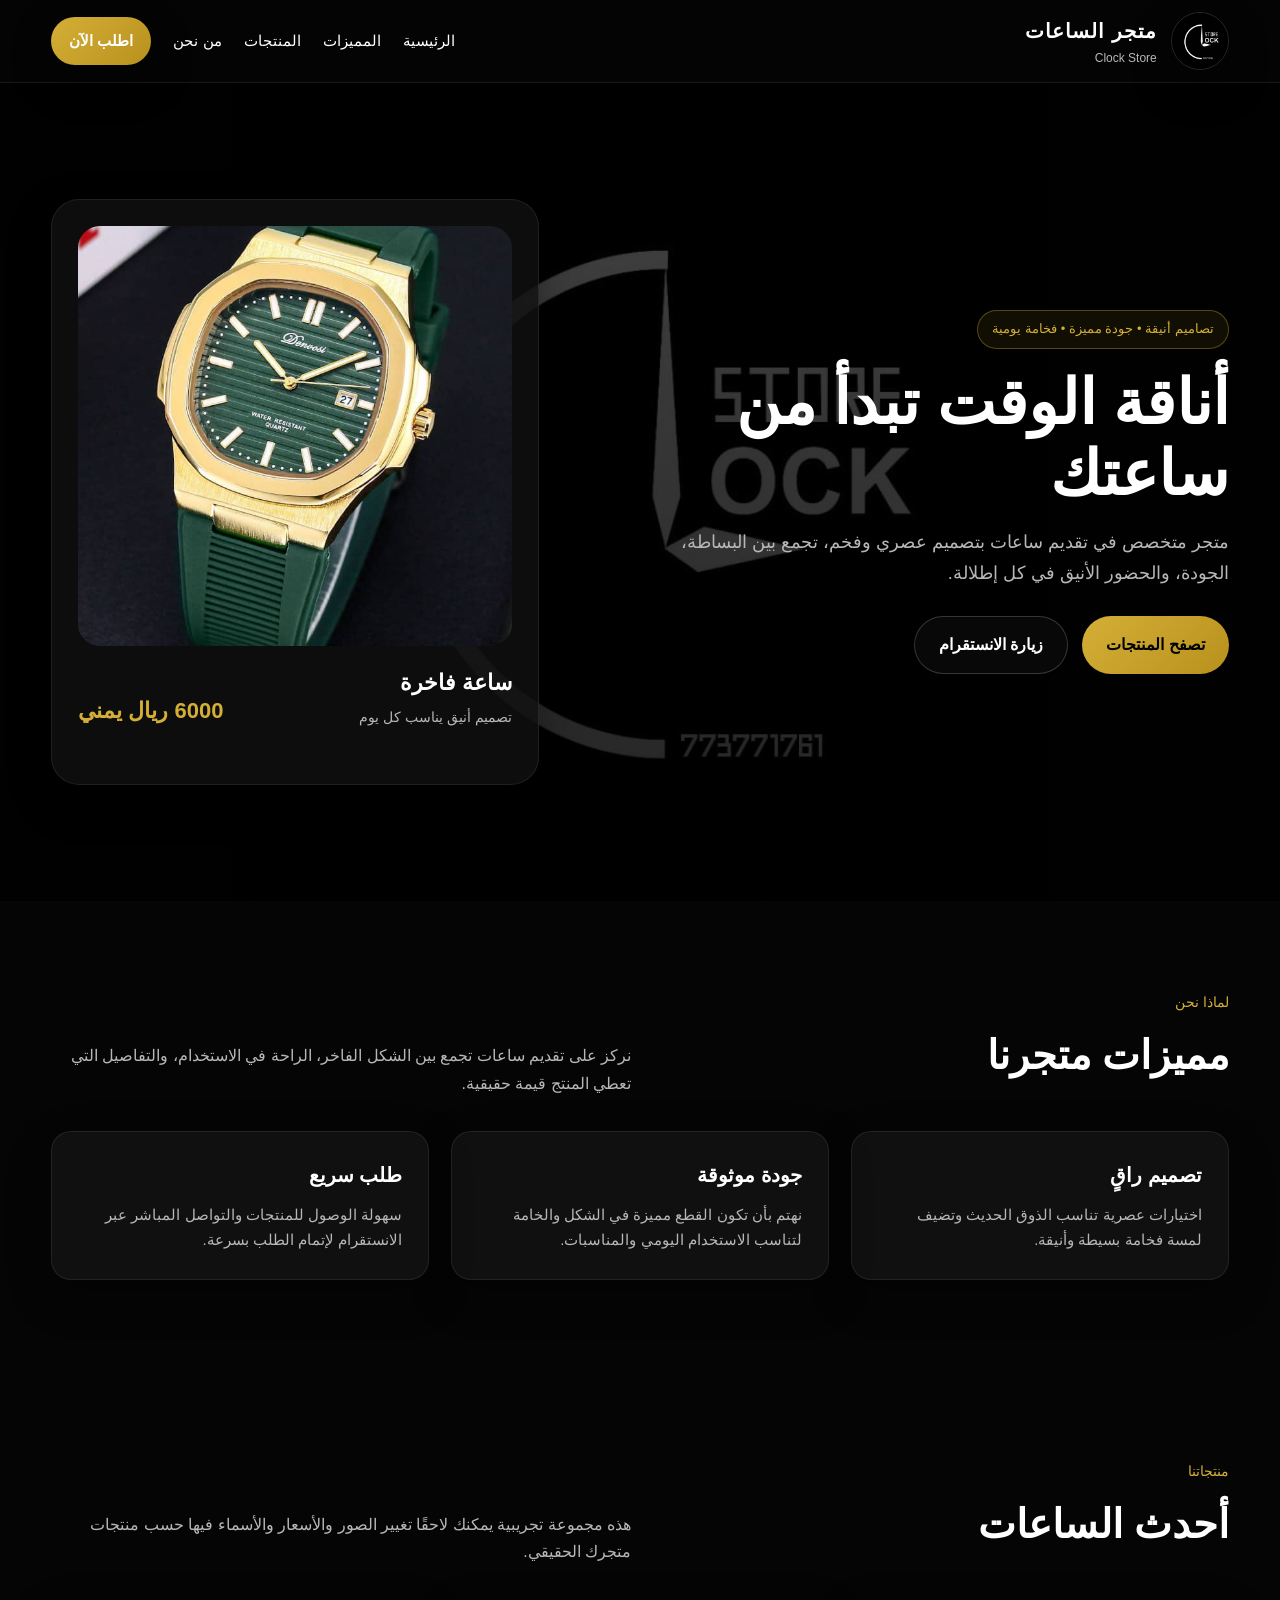
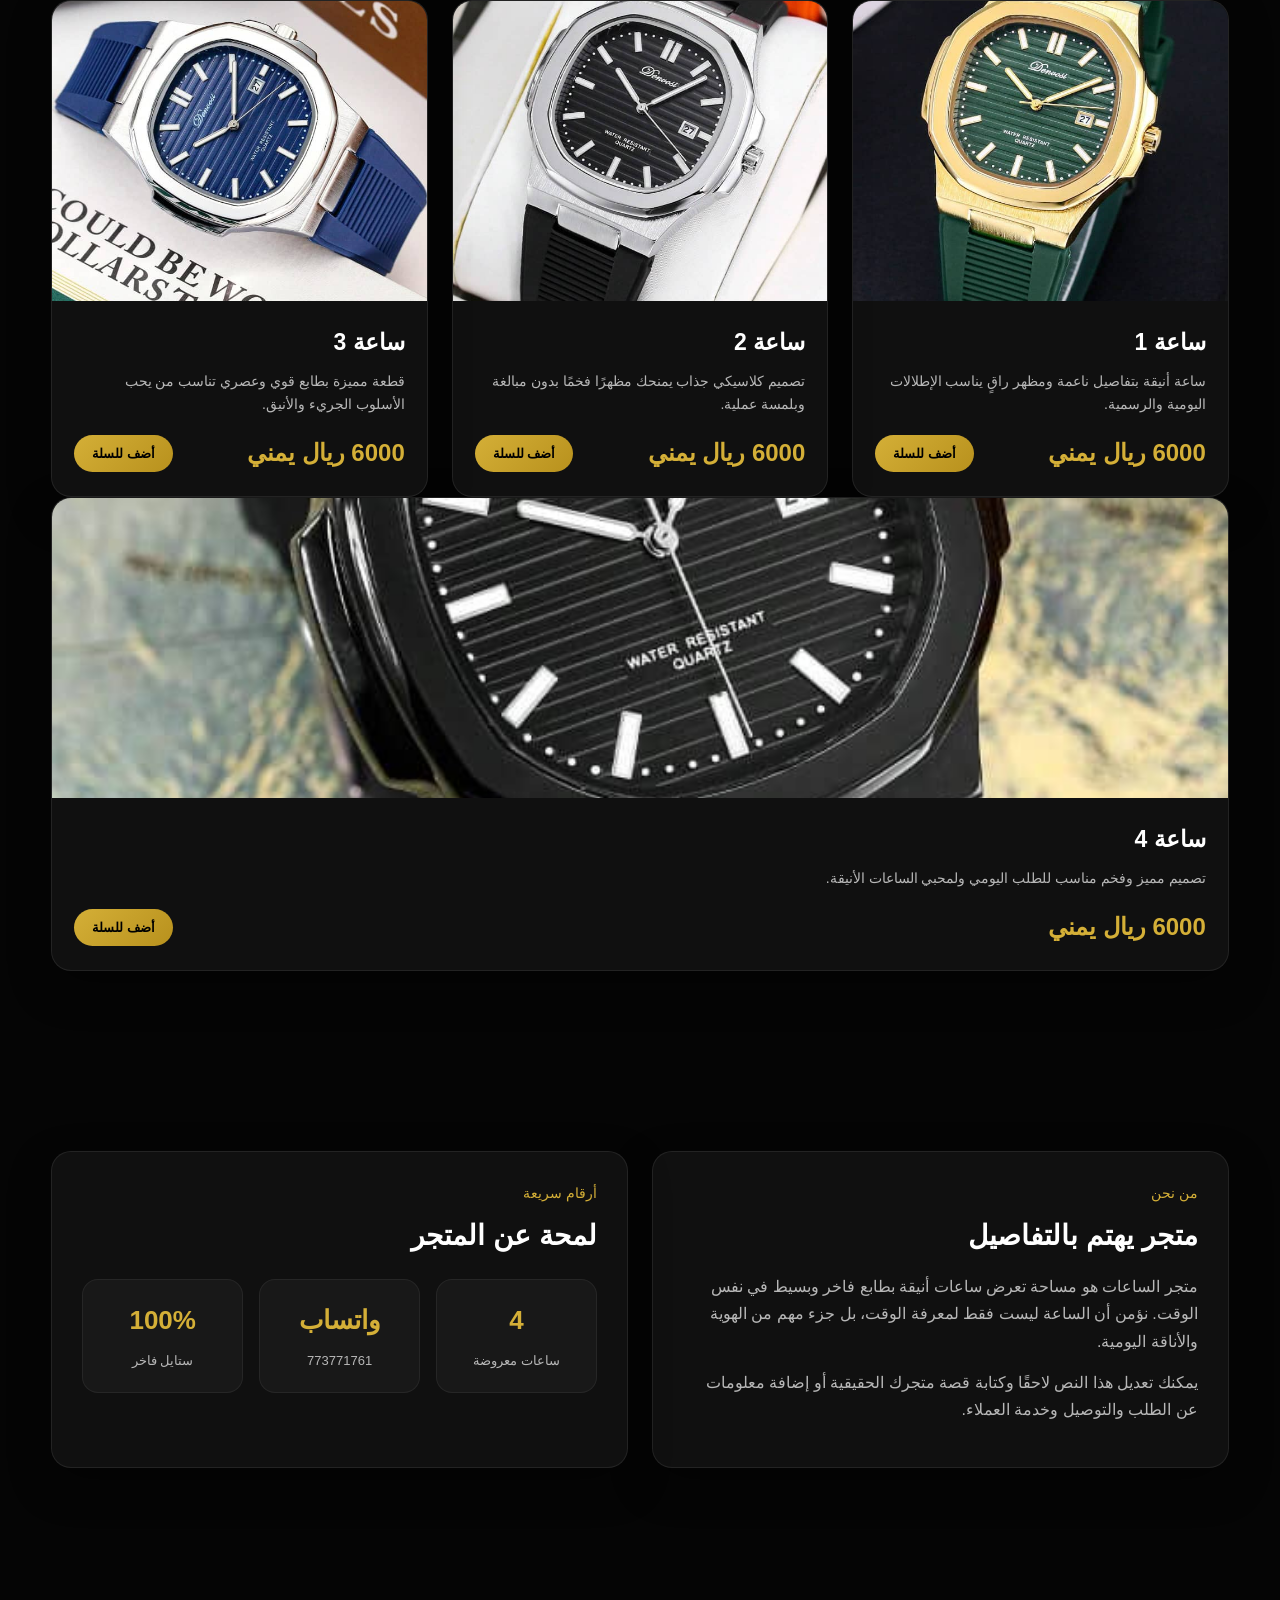
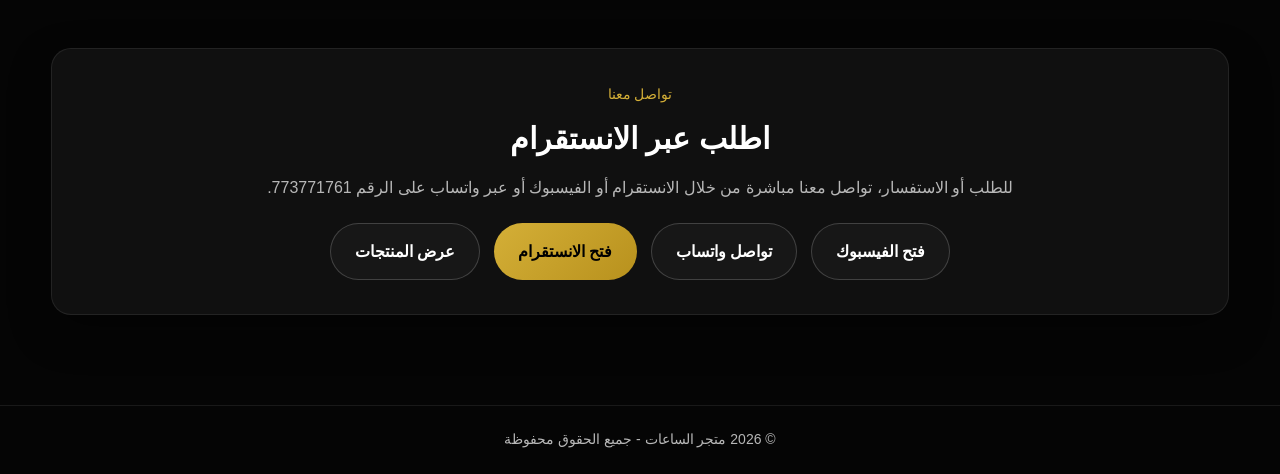
==== index.html @ 50ae8c52 "Create index.html" ====
<!DOCTYPE html>
<html lang="ar" dir="rtl">
<head>
  <meta charset="UTF-8" />
  <meta name="viewport" content="width=device-width, initial-scale=1.0" />
  <title>Clock Store | متجر الساعات</title>
  <style>
    :root {
      --bg: #050505;
      --card: #101010;
      --soft: #181818;
      --line: #2a2a2a;
      --text: #ffffff;
      --muted: #b7b7b7;
      --gold: #d4af37;
      --gold-dark: #b8911d;
      --shadow: 0 16px 40px rgba(0,0,0,0.35);
      --radius: 20px;
    }

    * {
      margin: 0;
      padding: 0;
      box-sizing: border-box;
      font-family: Arial, sans-serif;
    }

    html {
      scroll-behavior: smooth;
    }

    body {
      background: var(--bg);
      color: var(--text);
      line-height: 1.7;
    }

    img {
      max-width: 100%;
      display: block;
    }

    a {
      text-decoration: none;
    }

    .container {
      width: min(1180px, 92%);
      margin: auto;
    }

    header {
      position: sticky;
      top: 0;
      z-index: 1000;
      background: rgba(5, 5, 5, 0.92);
      backdrop-filter: blur(10px);
      border-bottom: 1px solid rgba(255,255,255,0.08);
    }

    .nav {
      min-height: 82px;
      display: flex;
      align-items: center;
      justify-content: space-between;
      gap: 20px;
    }

    .brand {
      display: flex;
      align-items: center;
      gap: 14px;
    }

    .brand img {
      width: 58px;
      height: 58px;
      object-fit: cover;
      border-radius: 50%;
      border: 1px solid rgba(255,255,255,0.14);
      box-shadow: var(--shadow);
    }

    .brand-text h1 {
      font-size: 20px;
      letter-spacing: 1px;
    }

    .brand-text p {
      font-size: 12px;
      color: var(--muted);
    }

    .nav-links {
      display: flex;
      align-items: center;
      gap: 22px;
      flex-wrap: wrap;
    }

    .nav-links a {
      color: var(--text);
      font-size: 15px;
      transition: 0.25s;
    }

    .nav-links a:hover {
      color: var(--gold);
    }

    .nav-btn {
      background: linear-gradient(135deg, var(--gold), var(--gold-dark));
      color: #000;
      padding: 11px 18px;
      border-radius: 999px;
      font-weight: bold;
      box-shadow: var(--shadow);
    }

    .hero {
      min-height: calc(100vh - 82px);
      display: grid;
      place-items: center;
      position: relative;
      overflow: hidden;
    }

    .hero::before {
      content: "";
      position: absolute;
      inset: 0;
      background:
        linear-gradient(rgba(0,0,0,0.7), rgba(0,0,0,0.85)),
        url('logo.jpg') center/contain no-repeat;
      opacity: 0.9;
    }

    .hero-grid {
      position: relative;
      z-index: 1;
      display: grid;
      grid-template-columns: 1.15fr 0.85fr;
      gap: 30px;
      align-items: center;
      padding: 60px 0;
    }

    .hero-content {
      max-width: 650px;
    }

    .eyebrow {
      display: inline-block;
      padding: 7px 14px;
      border: 1px solid rgba(212,175,55,0.35);
      background: rgba(212,175,55,0.08);
      color: var(--gold);
      border-radius: 999px;
      font-size: 13px;
      margin-bottom: 18px;
    }

    .hero h2 {
      font-size: clamp(34px, 6vw, 62px);
      line-height: 1.15;
      margin-bottom: 18px;
    }

    .hero p {
      color: var(--muted);
      font-size: 18px;
      margin-bottom: 28px;
      max-width: 560px;
    }

    .hero-actions {
      display: flex;
      gap: 14px;
      flex-wrap: wrap;
    }

    .btn {
      display: inline-flex;
      align-items: center;
      justify-content: center;
      padding: 14px 24px;
      border-radius: 999px;
      font-weight: bold;
      transition: 0.25s;
    }

    .btn-primary {
      background: linear-gradient(135deg, var(--gold), var(--gold-dark));
      color: #000;
    }

    .btn-primary:hover {
      transform: translateY(-2px);
    }

    .btn-secondary {
      border: 1px solid rgba(255,255,255,0.18);
      color: #fff;
      background: rgba(255,255,255,0.03);
    }

    .hero-card {
      background: rgba(16,16,16,0.82);
      border: 1px solid rgba(255,255,255,0.08);
      border-radius: 28px;
      padding: 26px;
      box-shadow: var(--shadow);
    }

    .hero-card img {
      width: 100%;
      border-radius: 22px;
      height: 420px;
      object-fit: cover;
    }

    .hero-card-info {
      display: flex;
      justify-content: space-between;
      gap: 12px;
      align-items: center;
      margin-top: 18px;
    }

    .hero-card-info h3 {
      font-size: 22px;
      margin-bottom: 4px;
    }

    .hero-card-info p {
      color: var(--muted);
      font-size: 14px;
    }

    .price-tag {
      color: var(--gold);
      font-size: 22px;
      font-weight: bold;
      white-space: nowrap;
    }

    .section {
      padding: 90px 0;
    }

    .section-head {
      display: flex;
      justify-content: space-between;
      align-items: end;
      gap: 20px;
      margin-bottom: 34px;
      flex-wrap: wrap;
    }

    .section-head h3 {
      font-size: clamp(28px, 4vw, 40px);
      margin-bottom: 8px;
    }

    .section-head p {
      color: var(--muted);
      max-width: 580px;
    }

    .badge {
      color: var(--gold);
      font-size: 14px;
      margin-bottom: 6px;
      display: block;
    }

    .features {
      display: grid;
      grid-template-columns: repeat(3, 1fr);
      gap: 22px;
    }

    .feature-box,
    .product-card,
    .about-box,
    .contact-box {
      background: var(--card);
      border: 1px solid rgba(255,255,255,0.08);
      border-radius: var(--radius);
      box-shadow: var(--shadow);
    }

    .feature-box {
      padding: 26px;
    }

    .feature-box h4 {
      font-size: 20px;
      margin-bottom: 10px;
    }

    .feature-box p {
      color: var(--muted);
      font-size: 15px;
    }

    .products-grid {
      display: grid;
      grid-template-columns: repeat(3, 1fr);
      gap: 24px;
    }

    .product-card {
      overflow: hidden;
      transition: 0.28s;
    }

    .product-card:hover {
      transform: translateY(-8px);
    }

    .product-card img {
      width: 100%;
      height: 300px;
      object-fit: cover;
    }

    .product-content {
      padding: 22px;
    }

    .product-content h4 {
      font-size: 23px;
      margin-bottom: 8px;
    }

    .product-content p {
      color: var(--muted);
      font-size: 14px;
      margin-bottom: 16px;
    }

    .product-bottom {
      display: flex;
      justify-content: space-between;
      align-items: center;
      gap: 14px;
      flex-wrap: wrap;
    }

    .product-price {
      color: var(--gold);
      font-size: 24px;
      font-weight: bold;
    }

    .product-btn {
      border: none;
      background: linear-gradient(135deg, var(--gold), var(--gold-dark));
      color: #000;
      padding: 11px 18px;
      border-radius: 999px;
      font-weight: bold;
      cursor: pointer;
    }

    .about-wrap {
      display: grid;
      grid-template-columns: 1fr 1fr;
      gap: 24px;
      align-items: stretch;
    }

    .about-box {
      padding: 30px;
    }

    .about-box h4 {
      font-size: 28px;
      margin-bottom: 14px;
    }

    .about-box p {
      color: var(--muted);
      margin-bottom: 14px;
    }

    .stats {
      display: grid;
      grid-template-columns: repeat(3, 1fr);
      gap: 16px;
      margin-top: 20px;
    }

    .stat {
      background: var(--soft);
      border: 1px solid rgba(255,255,255,0.06);
      border-radius: 16px;
      padding: 18px;
      text-align: center;
    }

    .stat strong {
      display: block;
      font-size: 26px;
      color: var(--gold);
      margin-bottom: 4px;
    }

    .stat span {
      color: var(--muted);
      font-size: 13px;
    }

    .contact-box {
      padding: 34px;
      text-align: center;
    }

    .contact-box h4 {
      font-size: 30px;
      margin-bottom: 10px;
    }

    .contact-box p {
      color: var(--muted);
      margin-bottom: 22px;
    }

    .contact-actions {
      display: flex;
      justify-content: center;
      gap: 14px;
      flex-wrap: wrap;
    }

    footer {
      border-top: 1px solid rgba(255,255,255,0.08);
      padding: 22px 0;
      text-align: center;
      color: var(--muted);
      font-size: 14px;
    }

    @media (max-width: 980px) {
      .hero-grid,
      .about-wrap,
      .features,
      .products-grid {
        grid-template-columns: 1fr;
      }

      .hero-card img {
        height: 340px;
      }
    }

    @media (max-width: 700px) {
      .nav {
        padding: 14px 0;
        flex-direction: column;
      }

      .nav-links {
        justify-content: center;
        gap: 14px;
      }

      .hero {
        min-height: auto;
      }

      .hero-grid {
        padding: 40px 0 60px;
      }

      .section {
        padding: 65px 0;
      }

      .hero p,
      .section-head p {
        font-size: 16px;
      }

      .stats {
        grid-template-columns: 1fr;
      }
    }
  </style>
</head>
<body>

  <header>
    <div class="container nav">
      <div class="brand">
        <img src="logo.jpg" alt="شعار متجر الساعات">
        <div class="brand-text">
          <h1>متجر الساعات</h1>
          <p>Clock Store</p>
        </div>
      </div>

      <nav class="nav-links">
        <a href="#home">الرئيسية</a>
        <a href="#features">المميزات</a>
        <a href="#products">المنتجات</a>
        <a href="#about">من نحن</a>
        <a href="#contact" class="nav-btn">اطلب الآن</a>
      </nav>
    </div>
  </header>

  <section class="hero" id="home">
    <div class="container hero-grid">
      <div class="hero-content">
        <span class="eyebrow">تصاميم أنيقة • جودة مميزة • فخامة يومية</span>
        <h2>أناقة الوقت تبدأ من ساعتك</h2>
        <p>
          متجر متخصص في تقديم ساعات بتصميم عصري وفخم، تجمع بين البساطة، الجودة، والحضور الأنيق في كل إطلالة.
        </p>
        <div class="hero-actions">
          <a href="#products" class="btn btn-primary">تصفح المنتجات</a>
          <a href="https://www.instagram.com/cloc505?utm_source=qr&igsh=amlyNWV0aXB6b3R5" target="_blank" class="btn btn-secondary">زيارة الانستقرام</a>
        </div>
      </div>

      <div class="hero-card">
        <img src="78b68839-b8e0-4da5-a7bd-95faeadf9ba2.JPG" alt="ساعة فاخرة">
        <div class="hero-card-info">
          <div>
            <h3>ساعة فاخرة</h3>
            <p>تصميم أنيق يناسب كل يوم</p>
          </div>
          <div class="price-tag">6000 ريال يمني</div>
        </div>
      </div>
    </div>
  </section>

  <section class="section" id="features">
    <div class="container">
      <div class="section-head">
        <div>
          <span class="badge">لماذا نحن</span>
          <h3>مميزات متجرنا</h3>
        </div>
        <p>نركز على تقديم ساعات تجمع بين الشكل الفاخر، الراحة في الاستخدام، والتفاصيل التي تعطي المنتج قيمة حقيقية.</p>
      </div>

      <div class="features">
        <div class="feature-box">
          <h4>تصميم راقٍ</h4>
          <p>اختيارات عصرية تناسب الذوق الحديث وتضيف لمسة فخامة بسيطة وأنيقة.</p>
        </div>

        <div class="feature-box">
          <h4>جودة موثوقة</h4>
          <p>نهتم بأن تكون القطع مميزة في الشكل والخامة لتناسب الاستخدام اليومي والمناسبات.</p>
        </div>

        <div class="feature-box">
          <h4>طلب سريع</h4>
          <p>سهولة الوصول للمنتجات والتواصل المباشر عبر الانستقرام لإتمام الطلب بسرعة.</p>
        </div>
      </div>
    </div>
  </section>

  <section class="section" id="products">
    <div class="container">
      <div class="section-head">
        <div>
          <span class="badge">منتجاتنا</span>
          <h3>أحدث الساعات</h3>
        </div>
        <p>هذه مجموعة تجريبية يمكنك لاحقًا تغيير الصور والأسعار والأسماء فيها حسب منتجات متجرك الحقيقي.</p>
      </div>

      <div class="products-grid">
        <div class="product-card">
          <img src="78b68839-b8e0-4da5-a7bd-95faeadf9ba2.JPG" alt="ساعة فضية">
          <div class="product-content">
            <h4>ساعة 1</h4>
            <p>ساعة أنيقة بتفاصيل ناعمة ومظهر راقٍ يناسب الإطلالات اليومية والرسمية.</p>
            <div class="product-bottom">
              <span class="product-price">6000 ريال يمني</span>
              <button class="product-btn" onclick="addToCart('ساعة فضية')">أضف للسلة</button>
            </div>
          </div>
        </div>

        <div class="product-card">
          <img src="d057ed7d-a2bf-46b1-b228-88ad79d1ef4c.JPG" alt="ساعة كلاسيك">
          <div class="product-content">
            <h4>ساعة 2</h4>
            <p>تصميم كلاسيكي جذاب يمنحك مظهرًا فخمًا بدون مبالغة وبلمسة عملية.</p>
            <div class="product-bottom">
              <span class="product-price">6000 ريال يمني</span>
              <button class="product-btn" onclick="addToCart('ساعة كلاسيك')">أضف للسلة</button>
            </div>
          </div>
        </div>

        <div class="product-card">
          <img src="a2a1fb22-3c72-40a5-9824-00425e84ece4.JPG" alt="ساعة سوداء">
          <div class="product-content">
            <h4>ساعة 3</h4>
            <p>قطعة مميزة بطابع قوي وعصري تناسب من يحب الأسلوب الجريء والأنيق.</p>
            <div class="product-bottom">
              <span class="product-price">6000 ريال يمني</span>
              <button class="product-btn" onclick="addToCart('ساعة سوداء')">أضف للسلة</button>
            </div>
          </div>
        </div>
      </div>

        <div class="product-card">
          <img src="107e55ac-e514-44a4-b7a2-0cc8774f4386.JPG" alt="ساعة 4">
          <div class="product-content">
            <h4>ساعة 4</h4>
            <p>تصميم مميز وفخم مناسب للطلب اليومي ولمحبي الساعات الأنيقة.</p>
            <div class="product-bottom">
              <span class="product-price">6000 ريال يمني</span>
              <button class="product-btn" onclick="addToCart('ساعة 4')">أضف للسلة</button>
            </div>
          </div>
        </div>
      </div>
    </div>
  </section>

  <section class="section" id="about">
    <div class="container about-wrap">
      <div class="about-box">
        <span class="badge">من نحن</span>
        <h4>متجر يهتم بالتفاصيل</h4>
        <p>
          متجر الساعات هو مساحة تعرض ساعات أنيقة بطابع فاخر وبسيط في نفس الوقت. نؤمن أن الساعة ليست فقط لمعرفة الوقت، بل جزء مهم من الهوية والأناقة اليومية.
        </p>
        <p>
          يمكنك تعديل هذا النص لاحقًا وكتابة قصة متجرك الحقيقية أو إضافة معلومات عن الطلب والتوصيل وخدمة العملاء.
        </p>
      </div>

      <div class="about-box">
        <span class="badge">أرقام سريعة</span>
        <h4>لمحة عن المتجر</h4>
        <div class="stats">
          <div class="stat">
            <strong>4</strong>
            <span>ساعات معروضة</span>
          </div>
          <div class="stat">
            <strong>واتساب</strong>
            <span>773771761</span>
          </div>
          <div class="stat">
            <strong>100%</strong>
            <span>ستايل فاخر</span>
          </div>
        </div>
      </div>
    </div>
  </section>

  <section class="section" id="contact">
    <div class="container">
      <div class="contact-box">
        <span class="badge">تواصل معنا</span>
        <h4>اطلب عبر الانستقرام</h4>
        <p>للطلب أو الاستفسار، تواصل معنا مباشرة من خلال الانستقرام أو الفيسبوك أو عبر واتساب على الرقم 773771761.</p>
        <div class="contact-actions">
          <a href="https://www.facebook.com/people/%D9%83%D9%84%D9%88%D9%83-%D8%B3%D8%AA%D9%88%D8%B1-Clock-Store/61575536825352/?rdid=w8cPMGFxppr35q6D&share_url=https%3A%2F%2Fwww.facebook.com%2Fshare%2F1bq9ZjxRaM%2F%3Fref%3D2%26hpir%3D1%26http_ref%3DeyJ0cyI6MTc3NTcxMDc1NDAwMCwiciI6IiJ9&http_ref=eyJ0cyI6MTc3NTcxMDc1NDAwMCwiciI6IiJ9" target="_blank" class="btn btn-secondary">فتح الفيسبوك</a>
          <a href="https://wa.me/773771761" target="_blank" class="btn btn-secondary">تواصل واتساب</a>
          <a href="https://www.instagram.com/cloc505?utm_source=qr&igsh=amlyNWV0aXB6b3R5" target="_blank" class="btn btn-primary">فتح الانستقرام</a>
          <a href="#products" class="btn btn-secondary">عرض المنتجات</a>
        </div>
      </div>
    </div>
  </section>

  <footer>
    <div class="container">
      © 2026 متجر الساعات - جميع الحقوق محفوظة
    </div>
  </footer>

  <script>
    function addToCart(productName) {
      alert('تمت إضافة ' + productName + ' إلى السلة');
    }
  </script>

</body>
</html>
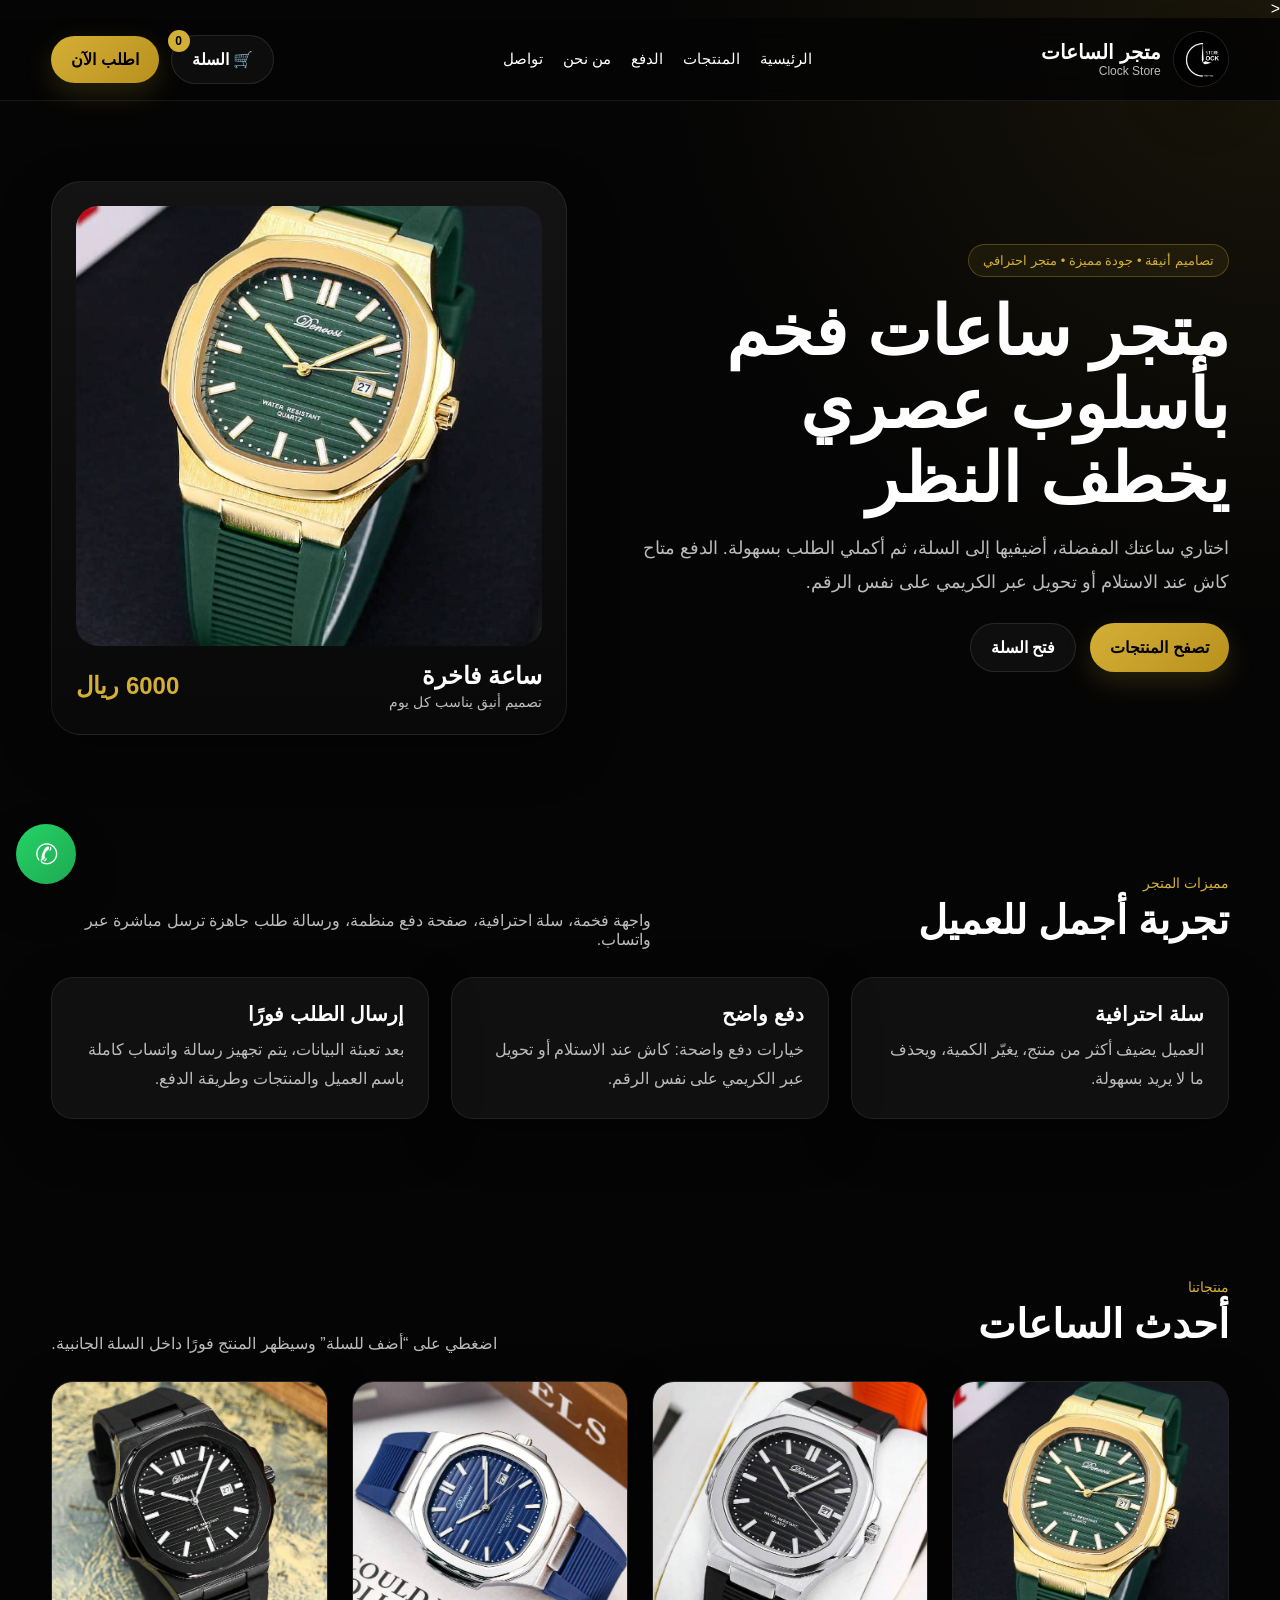
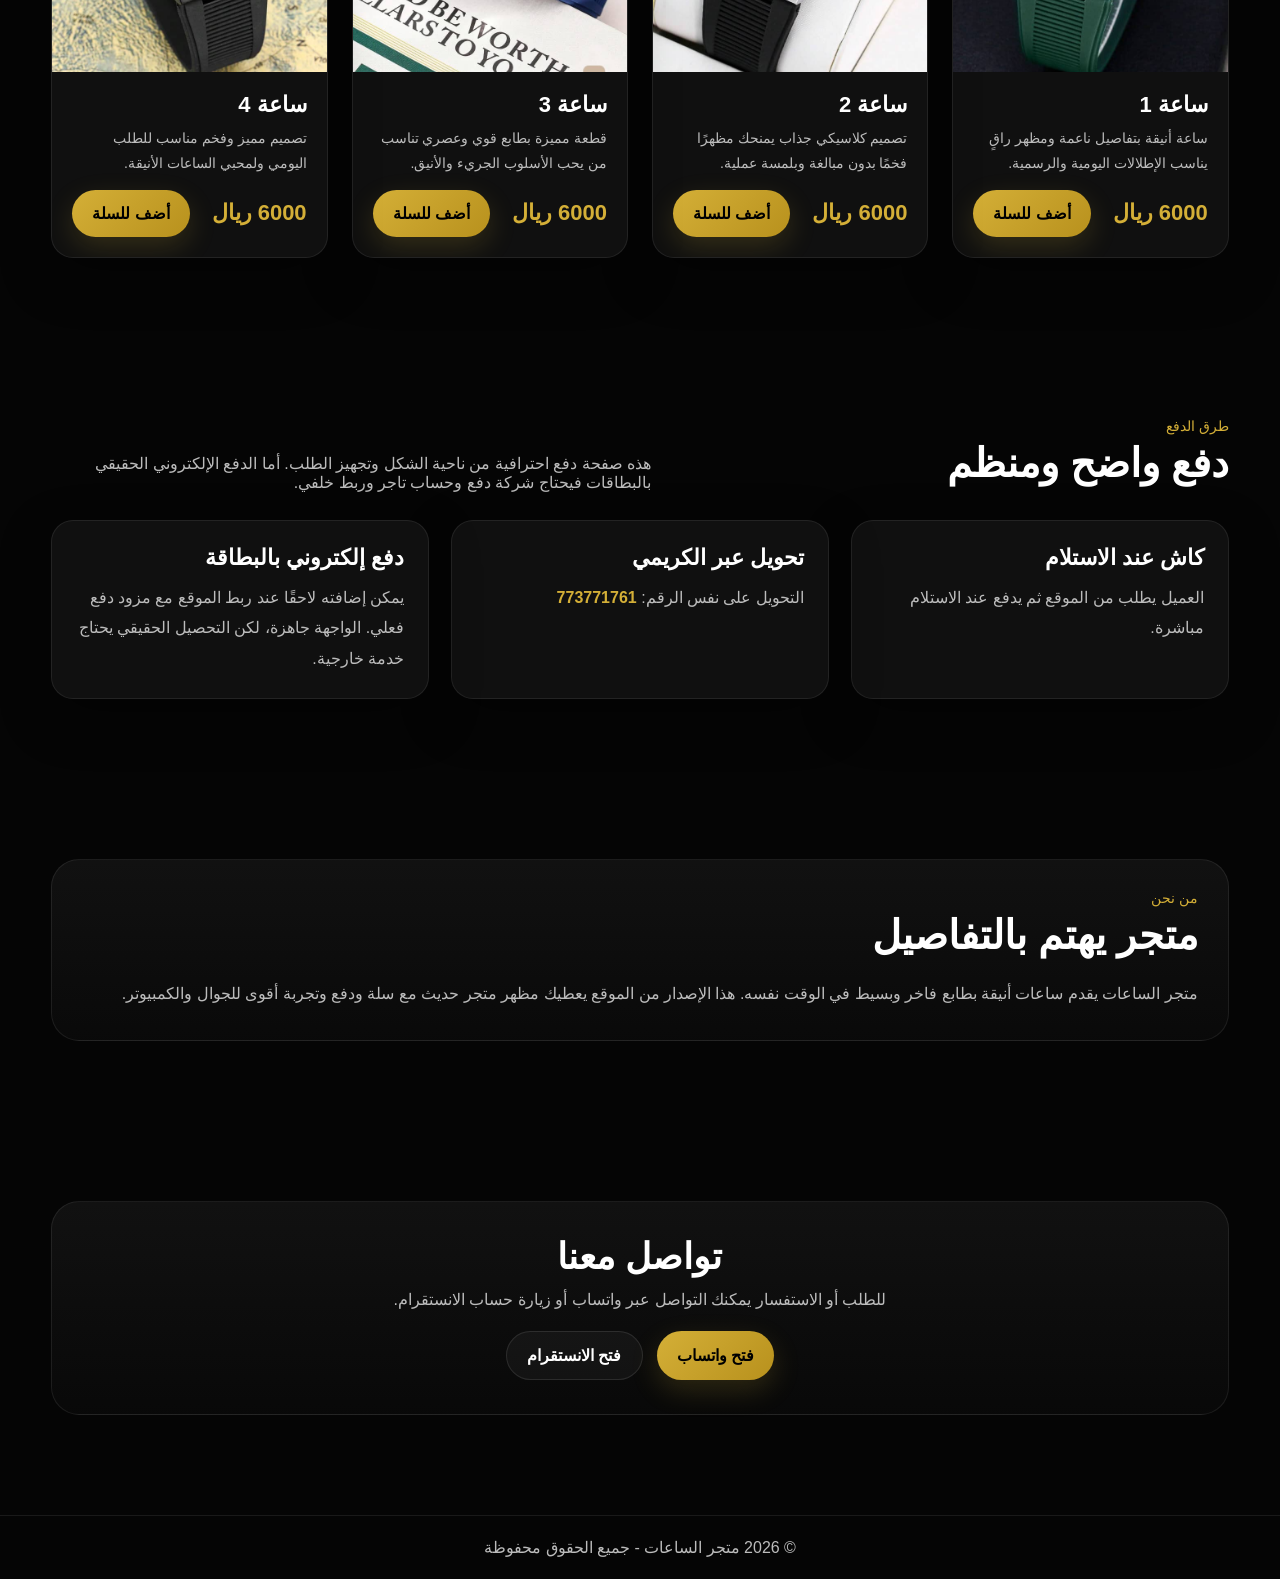
==== commit 25a3af0c: "Update index.html" ====
--- a/index.html
+++ b/index.html
@@ -1,696 +1,769 @@
-<!DOCTYPE html>
+<<!DOCTYPE html>
 <html lang="ar" dir="rtl">
 <head>
-  <meta charset="UTF-8" />
-  <meta name="viewport" content="width=device-width, initial-scale=1.0" />
-  <title>Clock Store | متجر الساعات</title>
-  <style>
-    :root {
-      --bg: #050505;
-      --card: #101010;
-      --soft: #181818;
-      --line: #2a2a2a;
-      --text: #ffffff;
-      --muted: #b7b7b7;
-      --gold: #d4af37;
-      --gold-dark: #b8911d;
-      --shadow: 0 16px 40px rgba(0,0,0,0.35);
-      --radius: 20px;
-    }
-
-    * {
-      margin: 0;
-      padding: 0;
-      box-sizing: border-box;
-      font-family: Arial, sans-serif;
-    }
-
-    html {
-      scroll-behavior: smooth;
-    }
-
-    body {
-      background: var(--bg);
-      color: var(--text);
-      line-height: 1.7;
-    }
-
-    img {
-      max-width: 100%;
-      display: block;
-    }
-
-    a {
-      text-decoration: none;
-    }
-
-    .container {
-      width: min(1180px, 92%);
-      margin: auto;
-    }
-
-    header {
-      position: sticky;
-      top: 0;
-      z-index: 1000;
-      background: rgba(5, 5, 5, 0.92);
-      backdrop-filter: blur(10px);
-      border-bottom: 1px solid rgba(255,255,255,0.08);
-    }
-
-    .nav {
-      min-height: 82px;
-      display: flex;
-      align-items: center;
-      justify-content: space-between;
-      gap: 20px;
-    }
-
-    .brand {
-      display: flex;
-      align-items: center;
-      gap: 14px;
-    }
-
-    .brand img {
-      width: 58px;
-      height: 58px;
-      object-fit: cover;
-      border-radius: 50%;
-      border: 1px solid rgba(255,255,255,0.14);
-      box-shadow: var(--shadow);
-    }
-
-    .brand-text h1 {
-      font-size: 20px;
-      letter-spacing: 1px;
-    }
-
-    .brand-text p {
-      font-size: 12px;
-      color: var(--muted);
-    }
-
-    .nav-links {
-      display: flex;
-      align-items: center;
-      gap: 22px;
-      flex-wrap: wrap;
-    }
-
-    .nav-links a {
-      color: var(--text);
-      font-size: 15px;
-      transition: 0.25s;
-    }
-
-    .nav-links a:hover {
-      color: var(--gold);
-    }
-
-    .nav-btn {
-      background: linear-gradient(135deg, var(--gold), var(--gold-dark));
-      color: #000;
-      padding: 11px 18px;
-      border-radius: 999px;
-      font-weight: bold;
-      box-shadow: var(--shadow);
-    }
-
-    .hero {
-      min-height: calc(100vh - 82px);
-      display: grid;
-      place-items: center;
-      position: relative;
-      overflow: hidden;
-    }
-
-    .hero::before {
-      content: "";
-      position: absolute;
-      inset: 0;
-      background:
-        linear-gradient(rgba(0,0,0,0.7), rgba(0,0,0,0.85)),
-        url('logo.jpg') center/contain no-repeat;
-      opacity: 0.9;
-    }
-
-    .hero-grid {
-      position: relative;
-      z-index: 1;
-      display: grid;
-      grid-template-columns: 1.15fr 0.85fr;
-      gap: 30px;
-      align-items: center;
-      padding: 60px 0;
-    }
-
-    .hero-content {
-      max-width: 650px;
-    }
-
-    .eyebrow {
-      display: inline-block;
-      padding: 7px 14px;
-      border: 1px solid rgba(212,175,55,0.35);
-      background: rgba(212,175,55,0.08);
-      color: var(--gold);
-      border-radius: 999px;
-      font-size: 13px;
-      margin-bottom: 18px;
-    }
-
-    .hero h2 {
-      font-size: clamp(34px, 6vw, 62px);
-      line-height: 1.15;
-      margin-bottom: 18px;
-    }
-
-    .hero p {
-      color: var(--muted);
-      font-size: 18px;
-      margin-bottom: 28px;
-      max-width: 560px;
-    }
-
-    .hero-actions {
-      display: flex;
-      gap: 14px;
-      flex-wrap: wrap;
-    }
-
-    .btn {
-      display: inline-flex;
-      align-items: center;
-      justify-content: center;
-      padding: 14px 24px;
-      border-radius: 999px;
-      font-weight: bold;
-      transition: 0.25s;
-    }
-
-    .btn-primary {
-      background: linear-gradient(135deg, var(--gold), var(--gold-dark));
-      color: #000;
-    }
-
-    .btn-primary:hover {
-      transform: translateY(-2px);
-    }
-
-    .btn-secondary {
-      border: 1px solid rgba(255,255,255,0.18);
-      color: #fff;
-      background: rgba(255,255,255,0.03);
-    }
-
-    .hero-card {
-      background: rgba(16,16,16,0.82);
-      border: 1px solid rgba(255,255,255,0.08);
-      border-radius: 28px;
-      padding: 26px;
-      box-shadow: var(--shadow);
-    }
-
-    .hero-card img {
-      width: 100%;
-      border-radius: 22px;
-      height: 420px;
-      object-fit: cover;
-    }
-
-    .hero-card-info {
-      display: flex;
-      justify-content: space-between;
-      gap: 12px;
-      align-items: center;
-      margin-top: 18px;
-    }
-
-    .hero-card-info h3 {
-      font-size: 22px;
-      margin-bottom: 4px;
-    }
-
-    .hero-card-info p {
-      color: var(--muted);
-      font-size: 14px;
-    }
-
-    .price-tag {
-      color: var(--gold);
-      font-size: 22px;
-      font-weight: bold;
-      white-space: nowrap;
-    }
-
-    .section {
-      padding: 90px 0;
-    }
-
-    .section-head {
-      display: flex;
-      justify-content: space-between;
-      align-items: end;
-      gap: 20px;
-      margin-bottom: 34px;
-      flex-wrap: wrap;
-    }
-
-    .section-head h3 {
-      font-size: clamp(28px, 4vw, 40px);
-      margin-bottom: 8px;
-    }
-
-    .section-head p {
-      color: var(--muted);
-      max-width: 580px;
-    }
-
-    .badge {
-      color: var(--gold);
-      font-size: 14px;
-      margin-bottom: 6px;
-      display: block;
-    }
-
-    .features {
-      display: grid;
-      grid-template-columns: repeat(3, 1fr);
-      gap: 22px;
-    }
-
-    .feature-box,
-    .product-card,
-    .about-box,
-    .contact-box {
-      background: var(--card);
-      border: 1px solid rgba(255,255,255,0.08);
-      border-radius: var(--radius);
-      box-shadow: var(--shadow);
-    }
-
-    .feature-box {
-      padding: 26px;
-    }
-
-    .feature-box h4 {
-      font-size: 20px;
-      margin-bottom: 10px;
-    }
-
-    .feature-box p {
-      color: var(--muted);
-      font-size: 15px;
-    }
-
-    .products-grid {
-      display: grid;
-      grid-template-columns: repeat(3, 1fr);
-      gap: 24px;
-    }
-
-    .product-card {
-      overflow: hidden;
-      transition: 0.28s;
-    }
-
-    .product-card:hover {
-      transform: translateY(-8px);
-    }
-
-    .product-card img {
-      width: 100%;
-      height: 300px;
-      object-fit: cover;
-    }
-
-    .product-content {
-      padding: 22px;
-    }
-
-    .product-content h4 {
-      font-size: 23px;
-      margin-bottom: 8px;
-    }
-
-    .product-content p {
-      color: var(--muted);
-      font-size: 14px;
-      margin-bottom: 16px;
-    }
-
-    .product-bottom {
-      display: flex;
-      justify-content: space-between;
-      align-items: center;
-      gap: 14px;
-      flex-wrap: wrap;
-    }
-
-    .product-price {
-      color: var(--gold);
-      font-size: 24px;
-      font-weight: bold;
-    }
-
-    .product-btn {
-      border: none;
-      background: linear-gradient(135deg, var(--gold), var(--gold-dark));
-      color: #000;
-      padding: 11px 18px;
-      border-radius: 999px;
-      font-weight: bold;
-      cursor: pointer;
-    }
-
-    .about-wrap {
-      display: grid;
-      grid-template-columns: 1fr 1fr;
-      gap: 24px;
-      align-items: stretch;
-    }
-
-    .about-box {
-      padding: 30px;
-    }
-
-    .about-box h4 {
-      font-size: 28px;
-      margin-bottom: 14px;
-    }
-
-    .about-box p {
-      color: var(--muted);
-      margin-bottom: 14px;
-    }
-
-    .stats {
-      display: grid;
-      grid-template-columns: repeat(3, 1fr);
-      gap: 16px;
-      margin-top: 20px;
-    }
-
-    .stat {
-      background: var(--soft);
-      border: 1px solid rgba(255,255,255,0.06);
-      border-radius: 16px;
-      padding: 18px;
-      text-align: center;
-    }
-
-    .stat strong {
-      display: block;
-      font-size: 26px;
-      color: var(--gold);
-      margin-bottom: 4px;
-    }
-
-    .stat span {
-      color: var(--muted);
-      font-size: 13px;
-    }
-
-    .contact-box {
-      padding: 34px;
-      text-align: center;
-    }
-
-    .contact-box h4 {
-      font-size: 30px;
-      margin-bottom: 10px;
-    }
-
-    .contact-box p {
-      color: var(--muted);
-      margin-bottom: 22px;
-    }
-
-    .contact-actions {
-      display: flex;
-      justify-content: center;
-      gap: 14px;
-      flex-wrap: wrap;
-    }
-
-    footer {
-      border-top: 1px solid rgba(255,255,255,0.08);
-      padding: 22px 0;
-      text-align: center;
-      color: var(--muted);
-      font-size: 14px;
-    }
-
-    @media (max-width: 980px) {
-      .hero-grid,
-      .about-wrap,
-      .features,
-      .products-grid {
-        grid-template-columns: 1fr;
-      }
-
-      .hero-card img {
-        height: 340px;
-      }
-    }
-
-    @media (max-width: 700px) {
-      .nav {
-        padding: 14px 0;
-        flex-direction: column;
-      }
-
-      .nav-links {
-        justify-content: center;
-        gap: 14px;
-      }
-
-      .hero {
-        min-height: auto;
-      }
-
-      .hero-grid {
-        padding: 40px 0 60px;
-      }
-
-      .section {
-        padding: 65px 0;
-      }
-
-      .hero p,
-      .section-head p {
-        font-size: 16px;
-      }
-
-      .stats {
-        grid-template-columns: 1fr;
-      }
-    }
-  </style>
+<meta charset="UTF-8">
+<meta name="viewport" content="width=device-width, initial-scale=1.0">
+<title>متجر الساعات | Clock Store</title>
+<style>
+:root{
+  --bg:#050505;
+  --bg2:#0d0d0d;
+  --card:#121212;
+  --line:#262626;
+  --text:#ffffff;
+  --muted:#bcbcbc;
+  --gold:#d4af37;
+  --gold2:#b8911d;
+  --green:#25d366;
+  --radius:22px;
+  --shadow:0 18px 50px rgba(0,0,0,.35);
+}
+*{box-sizing:border-box;margin:0;padding:0;font-family:Arial,sans-serif}
+html{scroll-behavior:smooth}
+body{
+  background:radial-gradient(circle at top right, rgba(212,175,55,.10), transparent 18%), var(--bg);
+  color:var(--text);
+  overflow-x:hidden;
+}
+a{text-decoration:none;color:inherit}
+img{display:block;max-width:100%}
+button,input,select,textarea{font:inherit}
+.container{width:min(1180px,92%);margin:auto}
+
+header{
+  position:sticky;top:0;z-index:1000;
+  background:rgba(5,5,5,.88);
+  backdrop-filter:blur(14px);
+  border-bottom:1px solid rgba(255,255,255,.08);
+}
+.nav{
+  min-height:82px;display:flex;align-items:center;justify-content:space-between;gap:20px;
+}
+.logo{display:flex;align-items:center;gap:12px}
+.logo img{
+  width:56px;height:56px;border-radius:50%;object-fit:cover;border:1px solid rgba(255,255,255,.12);
+  box-shadow:var(--shadow);
+}
+.logo h1{font-size:20px}
+.logo p{font-size:12px;color:var(--muted)}
+.nav-links{display:flex;align-items:center;gap:20px;flex-wrap:wrap}
+.nav-links a{color:var(--text);font-size:15px;transition:.25s}
+.nav-links a:hover{color:var(--gold)}
+.actions{display:flex;align-items:center;gap:12px}
+.btn{
+  border:none;border-radius:999px;padding:14px 20px;cursor:pointer;transition:.25s;
+  display:inline-flex;align-items:center;justify-content:center;font-weight:bold;
+}
+.btn-gold{background:linear-gradient(135deg,var(--gold),var(--gold2));color:#000;box-shadow:0 10px 28px rgba(212,175,55,.18)}
+.btn-gold:hover{transform:translateY(-2px)}
+.btn-ghost{background:rgba(255,255,255,.04);color:#fff;border:1px solid rgba(255,255,255,.10)}
+.btn-ghost:hover{background:rgba(255,255,255,.08)}
+.cart-btn{position:relative}
+.cart-count{
+  position:absolute;top:-6px;left:-4px;background:var(--gold);color:#000;width:22px;height:22px;border-radius:50%;
+  display:grid;place-items:center;font-size:12px;font-weight:bold;
+}
+
+.mobile-menu-btn{display:none}
+.mobile-drawer{
+  position:fixed;top:0;right:-100%;width:min(88vw,360px);height:100vh;background:#0d0d0d;
+  border-left:1px solid rgba(255,255,255,.08);z-index:1250;padding:22px;transition:.35s;box-shadow:var(--shadow)
+}
+.mobile-drawer.active{right:0}
+.mobile-drawer-top{display:flex;justify-content:space-between;align-items:center;margin-bottom:24px}
+.mobile-drawer nav{display:flex;flex-direction:column;gap:14px}
+.mobile-drawer nav a{
+  padding:14px 16px;border-radius:16px;background:rgba(255,255,255,.04);border:1px solid rgba(255,255,255,.06)
+}
+
+.hero{padding:80px 0 60px}
+.hero-grid{display:grid;grid-template-columns:1.1fr .9fr;gap:32px;align-items:center}
+.hero-text .tag{
+  display:inline-block;padding:8px 14px;border:1px solid rgba(212,175,55,.30);border-radius:999px;
+  color:var(--gold);background:rgba(212,175,55,.08);margin-bottom:18px;font-size:13px;
+}
+.hero-text h2{font-size:clamp(36px,6vw,68px);line-height:1.08;margin-bottom:16px}
+.hero-text p{color:var(--muted);font-size:18px;line-height:1.9;margin-bottom:24px;max-width:600px}
+.hero-actions{display:flex;gap:14px;flex-wrap:wrap}
+.hero-card{
+  background:linear-gradient(180deg,rgba(20,20,20,.96),rgba(9,9,9,.96));border:1px solid rgba(255,255,255,.08);
+  padding:24px;border-radius:30px;box-shadow:var(--shadow)
+}
+.hero-card img{height:440px;width:100%;object-fit:cover;border-radius:22px}
+.hero-info{margin-top:16px;display:flex;justify-content:space-between;gap:14px;align-items:center}
+.hero-info h3{font-size:24px;margin-bottom:4px}
+.hero-info p{color:var(--muted);font-size:14px}
+.price-large{font-size:24px;color:var(--gold);font-weight:bold;white-space:nowrap}
+
+.section{padding:80px 0}
+.head{display:flex;justify-content:space-between;align-items:end;gap:20px;flex-wrap:wrap;margin-bottom:28px}
+.head span{display:block;color:var(--gold);font-size:14px;margin-bottom:6px}
+.head h3{font-size:clamp(28px,4vw,40px);margin-bottom:6px}
+.head p{color:var(--muted);max-width:600px}
+
+.features{display:grid;grid-template-columns:repeat(3,1fr);gap:22px}
+.feature,.card,.pay-card{
+  background:rgba(18,18,18,.9);border:1px solid rgba(255,255,255,.08);border-radius:var(--radius);box-shadow:var(--shadow)
+}
+.feature{padding:24px;transition:.3s}
+.feature:hover{transform:translateY(-8px);border-color:rgba(212,175,55,.24)}
+.feature h4{font-size:20px;margin-bottom:10px}
+.feature p{color:var(--muted);line-height:1.8}
+
+.products{display:grid;grid-template-columns:repeat(4,1fr);gap:24px}
+.card{overflow:hidden;transition:.3s}
+.card:hover{transform:translateY(-10px);border-color:rgba(212,175,55,.24)}
+.card img{width:100%;height:290px;object-fit:cover;transition:.35s}
+.card:hover img{transform:scale(1.05)}
+.card-body{padding:20px}
+.card-body h4{font-size:22px;margin-bottom:8px}
+.card-body p{color:var(--muted);font-size:14px;line-height:1.8;margin-bottom:14px}
+.card-bottom{display:flex;justify-content:space-between;align-items:center;gap:12px;flex-wrap:wrap}
+.price{color:var(--gold);font-size:22px;font-weight:bold}
+
+.pay-grid{display:grid;grid-template-columns:repeat(3,1fr);gap:22px}
+.pay-card{padding:24px}
+.pay-card h4{font-size:22px;margin-bottom:12px}
+.pay-card p{color:var(--muted);line-height:1.9}
+.pay-card strong{color:var(--gold)}
+
+.about{
+  background:linear-gradient(180deg,rgba(18,18,18,.95),rgba(10,10,10,.95));padding:30px;border-radius:28px;border:1px solid rgba(255,255,255,.08)
+}
+.about p{color:var(--muted);line-height:2;margin-top:14px}
+
+.contact{
+  background:linear-gradient(180deg,rgba(18,18,18,.95),rgba(9,9,9,.95));padding:34px;border-radius:28px;border:1px solid rgba(255,255,255,.08);text-align:center
+}
+.contact p{color:var(--muted);margin:12px 0 22px}
+.contact-actions{display:flex;gap:14px;justify-content:center;flex-wrap:wrap}
+
+.overlay{
+  position:fixed;inset:0;background:rgba(0,0,0,.58);opacity:0;pointer-events:none;transition:.3s;z-index:1100
+}
+.overlay.active{opacity:1;pointer-events:auto}
+.cart-panel{
+  position:fixed;top:0;left:-100%;width:min(420px,100%);height:100vh;background:#0d0d0d;border-right:1px solid rgba(255,255,255,.10);
+  z-index:1200;padding:22px;display:flex;flex-direction:column;transition:.35s;box-shadow:var(--shadow)
+}
+.cart-panel.active{left:0}
+.cart-top,.checkout-top{display:flex;justify-content:space-between;align-items:center;gap:12px;margin-bottom:18px}
+.cart-top h3,.checkout-top h3{font-size:26px}
+.icon-btn{
+  width:42px;height:42px;border-radius:50%;border:1px solid rgba(255,255,255,.10);background:rgba(255,255,255,.04);color:#fff;cursor:pointer
+}
+.cart-list{flex:1;overflow:auto;display:flex;flex-direction:column;gap:14px;padding-right:4px}
+.cart-item{
+  display:grid;grid-template-columns:74px 1fr auto;gap:12px;align-items:center;
+  background:#131313;border:1px solid rgba(255,255,255,.07);border-radius:18px;padding:10px
+}
+.cart-item img{width:74px;height:74px;border-radius:14px;object-fit:cover}
+.cart-item h4{font-size:16px;margin-bottom:4px}
+.cart-item p{color:var(--gold);font-size:14px;margin-bottom:8px}
+.qty{display:flex;align-items:center;gap:8px}
+.qty button{
+  width:28px;height:28px;border:none;border-radius:50%;background:rgba(255,255,255,.08);color:#fff;cursor:pointer
+}
+.remove-link{background:none;border:none;color:#ff7c7c;cursor:pointer;font-size:13px}
+.cart-summary{
+  margin-top:16px;padding-top:16px;border-top:1px solid rgba(255,255,255,.08);display:flex;flex-direction:column;gap:10px
+}
+.row{display:flex;justify-content:space-between;gap:12px}
+.row span:last-child{color:var(--gold);font-weight:bold}
+.empty{
+  flex:1;display:grid;place-items:center;text-align:center;color:var(--muted);padding:30px
+}
+
+.checkout-modal{
+  position:fixed;inset:0;display:grid;place-items:center;padding:18px;opacity:0;pointer-events:none;transition:.3s;z-index:1300
+}
+.checkout-modal.active{opacity:1;pointer-events:auto}
+.checkout-box{
+  width:min(980px,100%);max-height:92vh;overflow:auto;background:#0d0d0d;border:1px solid rgba(255,255,255,.10);
+  border-radius:28px;box-shadow:var(--shadow);padding:24px
+}
+.checkout-grid{display:grid;grid-template-columns:1fr .9fr;gap:24px}
+.form-card,.summary-card{
+  background:#131313;border:1px solid rgba(255,255,255,.08);border-radius:22px;padding:20px
+}
+.form-card h4,.summary-card h4{font-size:22px;margin-bottom:16px}
+.form-grid{display:grid;grid-template-columns:1fr 1fr;gap:14px}
+.field{display:flex;flex-direction:column;gap:8px}
+.field.full{grid-column:1/-1}
+.field label{font-size:14px;color:#e6e6e6}
+.field input,.field select,.field textarea{
+  background:#0c0c0c;border:1px solid rgba(255,255,255,.10);border-radius:14px;color:#fff;padding:15px 14px;font-size:16px
+}
+.field textarea{min-height:100px;resize:vertical}
+.note{
+  margin-top:14px;padding:14px;border-radius:16px;background:rgba(212,175,55,.08);border:1px solid rgba(212,175,55,.18);color:#f0dc9a;font-size:14px;line-height:1.8
+}
+.summary-items{display:flex;flex-direction:column;gap:12px;margin-bottom:14px}
+.summary-item{display:flex;justify-content:space-between;gap:12px;color:var(--muted)}
+.summary-total{padding-top:14px;border-top:1px solid rgba(255,255,255,.08);font-size:18px;font-weight:bold;display:flex;justify-content:space-between}
+.small{font-size:13px;color:var(--muted);line-height:1.8}
+.fake-card{
+  margin-top:14px;padding:16px;border-radius:18px;border:1px dashed rgba(255,255,255,.14);background:rgba(255,255,255,.03)
+}
+.fake-card strong{color:#fff;display:block;margin-bottom:8px}
+footer{border-top:1px solid rgba(255,255,255,.08);padding:22px 0;text-align:center;color:var(--muted);margin-top:20px}
+
+.floating-whatsapp{
+  position:fixed;left:16px;bottom:16px;width:60px;height:60px;border-radius:50%;background:linear-gradient(135deg,#25d366,#1ea952);
+  color:#fff;display:grid;place-items:center;font-size:28px;box-shadow:0 18px 40px rgba(0,0,0,.35);z-index:1005
+}
+
+.mobile-bottom-bar{display:none}
+
+@media (max-width:1100px){.products{grid-template-columns:repeat(2,1fr)}.pay-grid{grid-template-columns:1fr}.features{grid-template-columns:1fr}}
+@media (max-width:900px){.hero-grid,.checkout-grid{grid-template-columns:1fr}.hero-card img{height:320px}}
+@media (max-width:700px){
+  .container{width:min(100%,92%)}
+  header{padding-bottom:6px}
+  .nav{min-height:74px;padding:12px 0;display:grid;grid-template-columns:1fr auto auto;align-items:center}
+  .logo h1{font-size:17px}
+  .logo p{font-size:11px}
+  .logo img{width:46px;height:46px}
+  .nav-links{display:none}
+  .actions .btn-gold{display:none}
+  .mobile-menu-btn{display:inline-flex}
+  .hero{padding:34px 0 20px}
+  .hero-grid{gap:18px}
+  .hero-text .tag{font-size:12px;padding:7px 12px;margin-bottom:14px}
+  .hero-text h2{font-size:33px;line-height:1.12}
+  .hero-text p{font-size:15px;line-height:1.9;margin-bottom:18px}
+  .hero-actions,.contact-actions,.card-bottom,.actions{flex-direction:column;align-items:stretch}
+  .btn{width:100%;min-height:48px}
+  .hero-card{padding:14px;border-radius:22px}
+  .hero-card img{height:240px;border-radius:18px}
+  .hero-info{align-items:flex-start;flex-direction:column}
+  .hero-info h3{font-size:20px}
+  .price-large{font-size:21px}
+  .section{padding:52px 0}
+  .head{margin-bottom:20px}
+  .head h3{font-size:27px}
+  .head p{font-size:14px;line-height:1.9}
+  .products,.form-grid{grid-template-columns:1fr}
+  .card{border-radius:18px}
+  .card img{height:240px}
+  .card-body{padding:16px}
+  .card-body h4{font-size:20px}
+  .price{font-size:20px}
+  .feature,.pay-card,.about,.contact{padding:18px;border-radius:20px}
+  .cart-panel{width:100%;padding:18px;padding-bottom:110px}
+  .cart-top h3,.checkout-top h3{font-size:22px}
+  .cart-item{grid-template-columns:62px 1fr auto;padding:8px;border-radius:16px}
+  .cart-item img{width:62px;height:62px}
+  .cart-summary{position:sticky;bottom:0;background:#0d0d0d;padding-bottom:8px}
+  .checkout-modal{padding:10px}
+  .checkout-box{padding:16px;border-radius:22px;max-height:94vh}
+  .form-card,.summary-card{padding:16px;border-radius:18px}
+  .field input,.field select,.field textarea{padding:15px;font-size:16px}
+  .floating-whatsapp{bottom:86px;left:14px;width:56px;height:56px;font-size:24px}
+  .mobile-bottom-bar{
+    display:grid;grid-template-columns:1fr 1fr;gap:10px;position:fixed;right:12px;left:12px;bottom:12px;z-index:1006;
+    background:rgba(12,12,12,.88);backdrop-filter:blur(12px);padding:10px;border-radius:18px;border:1px solid rgba(255,255,255,.08)
+  }
+  .mobile-bottom-bar .btn{padding:13px 12px;font-size:14px}
+}
+</style>
 </head>
 <body>
 
-  <header>
-    <div class="container nav">
-      <div class="brand">
-        <img src="logo.jpg" alt="شعار متجر الساعات">
-        <div class="brand-text">
-          <h1>متجر الساعات</h1>
-          <p>Clock Store</p>
-        </div>
-      </div>
-
-      <nav class="nav-links">
-        <a href="#home">الرئيسية</a>
-        <a href="#features">المميزات</a>
-        <a href="#products">المنتجات</a>
-        <a href="#about">من نحن</a>
-        <a href="#contact" class="nav-btn">اطلب الآن</a>
-      </nav>
-    </div>
-  </header>
-
-  <section class="hero" id="home">
-    <div class="container hero-grid">
-      <div class="hero-content">
-        <span class="eyebrow">تصاميم أنيقة • جودة مميزة • فخامة يومية</span>
-        <h2>أناقة الوقت تبدأ من ساعتك</h2>
-        <p>
-          متجر متخصص في تقديم ساعات بتصميم عصري وفخم، تجمع بين البساطة، الجودة، والحضور الأنيق في كل إطلالة.
-        </p>
-        <div class="hero-actions">
-          <a href="#products" class="btn btn-primary">تصفح المنتجات</a>
-          <a href="https://www.instagram.com/cloc505?utm_source=qr&igsh=amlyNWV0aXB6b3R5" target="_blank" class="btn btn-secondary">زيارة الانستقرام</a>
-        </div>
-      </div>
-
-      <div class="hero-card">
-        <img src="78b68839-b8e0-4da5-a7bd-95faeadf9ba2.JPG" alt="ساعة فاخرة">
-        <div class="hero-card-info">
-          <div>
-            <h3>ساعة فاخرة</h3>
-            <p>تصميم أنيق يناسب كل يوم</p>
-          </div>
-          <div class="price-tag">6000 ريال يمني</div>
-        </div>
-      </div>
-    </div>
-  </section>
-
-  <section class="section" id="features">
-    <div class="container">
-      <div class="section-head">
+<header>
+  <div class="container nav">
+    <div class="logo">
+      <img src="logo.jpg" alt="شعار متجر الساعات">
+      <div>
+        <h1>متجر الساعات</h1>
+        <p>Clock Store</p>
+      </div>
+    </div>
+
+    <nav class="nav-links">
+      <a href="#home">الرئيسية</a>
+      <a href="#products">المنتجات</a>
+      <a href="#payment">الدفع</a>
+      <a href="#about">من نحن</a>
+      <a href="#contact">تواصل</a>
+    </nav>
+
+    <div class="actions">
+      <button class="btn btn-ghost cart-btn" onclick="toggleCart()">🛒 السلة <span class="cart-count" id="cartCount">0</span></button>
+      <a class="btn btn-gold" href="#products">اطلب الآن</a>
+      <button class="btn btn-ghost mobile-menu-btn" onclick="toggleMobileMenu()">☰</button>
+    </div>
+  </div>
+</header>
+
+<aside class="mobile-drawer" id="mobileDrawer">
+  <div class="mobile-drawer-top">
+    <strong>القائمة</strong>
+    <button class="icon-btn" onclick="toggleMobileMenu(false)">✕</button>
+  </div>
+  <nav>
+    <a href="#home" onclick="toggleMobileMenu(false)">الرئيسية</a>
+    <a href="#products" onclick="toggleMobileMenu(false)">المنتجات</a>
+    <a href="#payment" onclick="toggleMobileMenu(false)">الدفع</a>
+    <a href="#about" onclick="toggleMobileMenu(false)">من نحن</a>
+    <a href="#contact" onclick="toggleMobileMenu(false)">تواصل</a>
+    <button class="btn btn-gold" onclick="toggleMobileMenu(false); toggleCart(true);">فتح السلة</button>
+  </nav>
+</aside>
+
+<section class="hero" id="home">
+  <div class="container hero-grid">
+    <div class="hero-text">
+      <span class="tag">تصاميم أنيقة • جودة مميزة • متجر احترافي</span>
+      <h2>متجر ساعات فخم<br>بأسلوب عصري يخطف النظر</h2>
+      <p>اختاري ساعتك المفضلة، أضيفيها إلى السلة، ثم أكملي الطلب بسهولة. الدفع متاح كاش عند الاستلام أو تحويل عبر الكريمي على نفس الرقم.</p>
+      <div class="hero-actions">
+        <a class="btn btn-gold" href="#products">تصفح المنتجات</a>
+        <button class="btn btn-ghost" onclick="toggleCart()">فتح السلة</button>
+      </div>
+    </div>
+
+    <div class="hero-card">
+      <img src="78b68839-b8e0-4da5-a7bd-95faeadf9ba2.JPG" alt="ساعة فاخرة">
+      <div class="hero-info">
         <div>
-          <span class="badge">لماذا نحن</span>
-          <h3>مميزات متجرنا</h3>
-        </div>
-        <p>نركز على تقديم ساعات تجمع بين الشكل الفاخر، الراحة في الاستخدام، والتفاصيل التي تعطي المنتج قيمة حقيقية.</p>
-      </div>
-
-      <div class="features">
-        <div class="feature-box">
-          <h4>تصميم راقٍ</h4>
-          <p>اختيارات عصرية تناسب الذوق الحديث وتضيف لمسة فخامة بسيطة وأنيقة.</p>
-        </div>
-
-        <div class="feature-box">
-          <h4>جودة موثوقة</h4>
-          <p>نهتم بأن تكون القطع مميزة في الشكل والخامة لتناسب الاستخدام اليومي والمناسبات.</p>
-        </div>
-
-        <div class="feature-box">
-          <h4>طلب سريع</h4>
-          <p>سهولة الوصول للمنتجات والتواصل المباشر عبر الانستقرام لإتمام الطلب بسرعة.</p>
-        </div>
-      </div>
-    </div>
-  </section>
-
-  <section class="section" id="products">
-    <div class="container">
-      <div class="section-head">
+          <h3>ساعة فاخرة</h3>
+          <p>تصميم أنيق يناسب كل يوم</p>
+        </div>
+        <div class="price-large">6000 ريال</div>
+      </div>
+    </div>
+  </div>
+</section>
+
+<section class="section">
+  <div class="container">
+    <div class="head">
+      <div>
+        <span>مميزات المتجر</span>
+        <h3>تجربة أجمل للعميل</h3>
+      </div>
+      <p>واجهة فخمة، سلة احترافية، صفحة دفع منظمة، ورسالة طلب جاهزة ترسل مباشرة عبر واتساب.</p>
+    </div>
+    <div class="features">
+      <div class="feature">
+        <h4>سلة احترافية</h4>
+        <p>العميل يضيف أكثر من منتج، يغيّر الكمية، ويحذف ما لا يريد بسهولة.</p>
+      </div>
+      <div class="feature">
+        <h4>دفع واضح</h4>
+        <p>خيارات دفع واضحة: كاش عند الاستلام أو تحويل عبر الكريمي على نفس الرقم.</p>
+      </div>
+      <div class="feature">
+        <h4>إرسال الطلب فورًا</h4>
+        <p>بعد تعبئة البيانات، يتم تجهيز رسالة واتساب كاملة باسم العميل والمنتجات وطريقة الدفع.</p>
+      </div>
+    </div>
+  </div>
+</section>
+
+<section class="section" id="products">
+  <div class="container">
+    <div class="head">
+      <div>
+        <span>منتجاتنا</span>
+        <h3>أحدث الساعات</h3>
+      </div>
+      <p>اضغطي على “أضف للسلة” وسيظهر المنتج فورًا داخل السلة الجانبية.</p>
+    </div>
+
+    <div class="products">
+      <div class="card">
+        <img src="78b68839-b8e0-4da5-a7bd-95faeadf9ba2.JPG" alt="ساعة 1">
+        <div class="card-body">
+          <h4>ساعة 1</h4>
+          <p>ساعة أنيقة بتفاصيل ناعمة ومظهر راقٍ يناسب الإطلالات اليومية والرسمية.</p>
+          <div class="card-bottom">
+            <span class="price">6000 ريال</span>
+            <button class="btn btn-gold" onclick="addToCart('ساعة 1','6000 ريال','78b68839-b8e0-4da5-a7bd-95faeadf9ba2.JPG')">أضف للسلة</button>
+          </div>
+        </div>
+      </div>
+
+      <div class="card">
+        <img src="d057ed7d-a2bf-46b1-b228-88ad79d1ef4c.JPG" alt="ساعة 2">
+        <div class="card-body">
+          <h4>ساعة 2</h4>
+          <p>تصميم كلاسيكي جذاب يمنحك مظهرًا فخمًا بدون مبالغة وبلمسة عملية.</p>
+          <div class="card-bottom">
+            <span class="price">6000 ريال</span>
+            <button class="btn btn-gold" onclick="addToCart('ساعة 2','6000 ريال','d057ed7d-a2bf-46b1-b228-88ad79d1ef4c.JPG')">أضف للسلة</button>
+          </div>
+        </div>
+      </div>
+
+      <div class="card">
+        <img src="a2a1fb22-3c72-40a5-9824-00425e84ece4.JPG" alt="ساعة 3">
+        <div class="card-body">
+          <h4>ساعة 3</h4>
+          <p>قطعة مميزة بطابع قوي وعصري تناسب من يحب الأسلوب الجريء والأنيق.</p>
+          <div class="card-bottom">
+            <span class="price">6000 ريال</span>
+            <button class="btn btn-gold" onclick="addToCart('ساعة 3','6000 ريال','a2a1fb22-3c72-40a5-9824-00425e84ece4.JPG')">أضف للسلة</button>
+          </div>
+        </div>
+      </div>
+
+      <div class="card">
+        <img src="107e55ac-e514-44a4-b7a2-0cc8774f4386.JPG" alt="ساعة 4">
+        <div class="card-body">
+          <h4>ساعة 4</h4>
+          <p>تصميم مميز وفخم مناسب للطلب اليومي ولمحبي الساعات الأنيقة.</p>
+          <div class="card-bottom">
+            <span class="price">6000 ريال</span>
+            <button class="btn btn-gold" onclick="addToCart('ساعة 4','6000 ريال','107e55ac-e514-44a4-b7a2-0cc8774f4386.JPG')">أضف للسلة</button>
+          </div>
+        </div>
+      </div>
+    </div>
+  </div>
+</section>
+
+<section class="section" id="payment">
+  <div class="container">
+    <div class="head">
+      <div>
+        <span>طرق الدفع</span>
+        <h3>دفع واضح ومنظم</h3>
+      </div>
+      <p>هذه صفحة دفع احترافية من ناحية الشكل وتجهيز الطلب. أما الدفع الإلكتروني الحقيقي بالبطاقات فيحتاج شركة دفع وحساب تاجر وربط خلفي.</p>
+    </div>
+
+    <div class="pay-grid">
+      <div class="pay-card">
+        <h4>كاش عند الاستلام</h4>
+        <p>العميل يطلب من الموقع ثم يدفع عند الاستلام مباشرة.</p>
+      </div>
+      <div class="pay-card">
+        <h4>تحويل عبر الكريمي</h4>
+        <p>التحويل على نفس الرقم: <strong>773771761</strong></p>
+      </div>
+      <div class="pay-card">
+        <h4>دفع إلكتروني بالبطاقة</h4>
+        <p>يمكن إضافته لاحقًا عند ربط الموقع مع مزود دفع فعلي. الواجهة جاهزة، لكن التحصيل الحقيقي يحتاج خدمة خارجية.</p>
+      </div>
+    </div>
+  </div>
+</section>
+
+<section class="section" id="about">
+  <div class="container about">
+    <div class="head" style="margin-bottom:0">
+      <div>
+        <span>من نحن</span>
+        <h3>متجر يهتم بالتفاصيل</h3>
+      </div>
+    </div>
+    <p>متجر الساعات يقدم ساعات أنيقة بطابع فاخر وبسيط في الوقت نفسه. هذا الإصدار من الموقع يعطيك مظهر متجر حديث مع سلة ودفع وتجربة أقوى للجوال والكمبيوتر.</p>
+  </div>
+</section>
+
+<section class="section" id="contact">
+  <div class="container contact">
+    <h3 style="font-size:36px">تواصل معنا</h3>
+    <p>للطلب أو الاستفسار يمكنك التواصل عبر واتساب أو زيارة حساب الانستقرام.</p>
+    <div class="contact-actions">
+      <a class="btn btn-gold" href="https://wa.me/967773771761?text=%D9%85%D8%B1%D8%AD%D8%A8%D8%A7%D9%8B%D8%8C%20%D8%A3%D8%B1%D9%8A%D8%AF%20%D8%A7%D9%84%D8%A7%D8%B3%D8%AA%D9%81%D8%B3%D8%A7%D8%B1%20%D8%B9%D9%86%20%D8%B3%D8%A7%D8%B9%D8%A7%D8%AA%D9%83%D9%85" target="_blank">فتح واتساب</a>
+      <a class="btn btn-ghost" href="https://www.instagram.com/cloc505?utm_source=qr&igsh=amlyNWV0aXB6b3R5" target="_blank">فتح الانستقرام</a>
+    </div>
+  </div>
+</section>
+
+<footer>
+  <div class="container">© 2026 متجر الساعات - جميع الحقوق محفوظة</div>
+</footer>
+
+<div class="overlay" id="overlay" onclick="closeAllPanels()"></div>
+
+<aside class="cart-panel" id="cartPanel">
+  <div class="cart-top">
+    <h3>🛒 سلة المشتريات</h3>
+    <button class="icon-btn" onclick="toggleCart()">✕</button>
+  </div>
+
+  <div class="cart-list" id="cartList"></div>
+
+  <div class="empty" id="emptyCart">السلة فارغة حالياً</div>
+
+  <div class="cart-summary">
+    <div class="row"><span>عدد المنتجات</span><span id="itemsCount">0</span></div>
+    <div class="row"><span>الإجمالي</span><span id="totalPrice">0 ريال</span></div>
+    <button class="btn btn-gold" onclick="openCheckout()">الانتقال لصفحة الدفع</button>
+  </div>
+</aside>
+
+<div class="checkout-modal" id="checkoutModal">
+  <div class="checkout-box">
+    <div class="checkout-top">
+      <h3>إتمام الطلب</h3>
+      <button class="icon-btn" onclick="closeCheckout()">✕</button>
+    </div>
+
+    <div class="checkout-grid">
+      <div class="form-card">
+        <h4>بيانات العميل</h4>
+        <div class="form-grid">
+          <div class="field">
+            <label>الاسم الكامل</label>
+            <input type="text" id="customerName" placeholder="اكتب الاسم الكامل">
+          </div>
+          <div class="field">
+            <label>رقم الهاتف</label>
+            <input type="text" id="customerPhone" placeholder="مثال: 773771761">
+          </div>
+          <div class="field full">
+            <label>العنوان</label>
+            <input type="text" id="customerAddress" placeholder="المدينة / المنطقة / أقرب معلم">
+          </div>
+          <div class="field full">
+            <label>طريقة الدفع</label>
+            <select id="paymentMethod" onchange="togglePaymentNote()">
+              <option value="كاش عند الاستلام">كاش عند الاستلام</option>
+              <option value="تحويل عبر الكريمي">تحويل عبر الكريمي</option>
+              <option value="بطاقة إلكترونية (واجهة فقط)">بطاقة إلكترونية (واجهة فقط)</option>
+            </select>
+          </div>
+          <div class="field full">
+            <label>ملاحظات إضافية</label>
+            <textarea id="customerNotes" placeholder="أي ملاحظات إضافية على الطلب"></textarea>
+          </div>
+        </div>
+
+        <div class="note" id="paymentNote">
+          عند اختيار التحويل عبر الكريمي، يكون التحويل على الرقم: <strong>773771761</strong>
+        </div>
+
+        <div class="fake-card" id="cardUi" style="display:none;">
+          <strong>واجهة بطاقة تجريبية</strong>
+          <div class="small">هذه واجهة شكلية فقط. الدفع الحقيقي بالبطاقة يحتاج ربط مع شركة دفع مثل Stripe أو PayPal أو مزود محلي وحساب تاجر.</div>
+        </div>
+      </div>
+
+      <div class="summary-card">
+        <h4>ملخص الطلب</h4>
+        <div class="summary-items" id="checkoutItems"></div>
+        <div class="summary-total">
+          <span>الإجمالي</span>
+          <span id="checkoutTotal">0 ريال</span>
+        </div>
+        <div class="small" style="margin-top:14px;">
+          بعد الضغط على زر إرسال الطلب سيتم فتح واتساب برسالة جاهزة تحتوي على المنتجات والكمية وبيانات العميل وطريقة الدفع.
+        </div>
+        <button class="btn btn-gold" style="width:100%;margin-top:18px;" onclick="sendOrderWhatsApp()">إرسال الطلب عبر واتساب</button>
+      </div>
+    </div>
+  </div>
+</div>
+
+<a class="floating-whatsapp" href="https://wa.me/967773771761?text=%D9%85%D8%B1%D8%AD%D8%A8%D8%A7%D9%8B%D8%8C%20%D8%A3%D8%B1%D9%8A%D8%AF%20%D8%A7%D9%84%D8%A7%D8%B3%D8%AA%D9%81%D8%B3%D8%A7%D8%B1%20%D8%B9%D9%86%20%D8%A7%D9%84%D8%B3%D8%A7%D8%B9%D8%A7%D8%AA" target="_blank" aria-label="واتساب">✆</a>
+
+<div class="mobile-bottom-bar">
+  <button class="btn btn-ghost" onclick="toggleCart(true)">🛒 فتح السلة</button>
+  <a class="btn btn-gold" href="#products">تسوق الآن</a>
+</div>
+
+<script>
+const WHATSAPP_NUMBER = '967773771761';
+
+const cart = [];
+
+function parsePrice(priceText){
+  const n = parseInt(String(priceText).replace(/[^0-9]/g,'')) || 0;
+  return n;
+}
+
+function formatPrice(value){
+  return `${value} ريال`;
+}
+
+function addToCart(name, priceText, image){
+  const found = cart.find(item => item.name === name);
+  if(found){
+    found.qty += 1;
+  }else{
+    cart.push({ name, priceText, price: parsePrice(priceText), image, qty: 1 });
+  }
+  updateCartUI();
+  toggleCart(true);
+}
+
+function changeQty(index, amount){
+  cart[index].qty += amount;
+  if(cart[index].qty <= 0){
+    cart.splice(index,1);
+  }
+  updateCartUI();
+}
+
+function removeItem(index){
+  cart.splice(index,1);
+  updateCartUI();
+}
+
+function getTotals(){
+  const items = cart.reduce((sum,item)=>sum + item.qty, 0);
+  const total = cart.reduce((sum,item)=>sum + (item.price * item.qty), 0);
+  return { items, total };
+}
+
+function updateCartUI(){
+  const cartList = document.getElementById('cartList');
+  const emptyCart = document.getElementById('emptyCart');
+  const cartCount = document.getElementById('cartCount');
+  const itemsCount = document.getElementById('itemsCount');
+  const totalPrice = document.getElementById('totalPrice');
+  const checkoutItems = document.getElementById('checkoutItems');
+  const checkoutTotal = document.getElementById('checkoutTotal');
+
+  cartList.innerHTML = '';
+  checkoutItems.innerHTML = '';
+
+  if(cart.length === 0){
+    emptyCart.style.display = 'grid';
+  }else{
+    emptyCart.style.display = 'none';
+  }
+
+  cart.forEach((item,index)=>{
+    cartList.innerHTML += `
+      <div class="cart-item">
+        <img src="${item.image}" alt="${item.name}">
         <div>
-          <span class="badge">منتجاتنا</span>
-          <h3>أحدث الساعات</h3>
-        </div>
-        <p>هذه مجموعة تجريبية يمكنك لاحقًا تغيير الصور والأسعار والأسماء فيها حسب منتجات متجرك الحقيقي.</p>
-      </div>
-
-      <div class="products-grid">
-        <div class="product-card">
-          <img src="78b68839-b8e0-4da5-a7bd-95faeadf9ba2.JPG" alt="ساعة فضية">
-          <div class="product-content">
-            <h4>ساعة 1</h4>
-            <p>ساعة أنيقة بتفاصيل ناعمة ومظهر راقٍ يناسب الإطلالات اليومية والرسمية.</p>
-            <div class="product-bottom">
-              <span class="product-price">6000 ريال يمني</span>
-              <button class="product-btn" onclick="addToCart('ساعة فضية')">أضف للسلة</button>
-            </div>
-          </div>
-        </div>
-
-        <div class="product-card">
-          <img src="d057ed7d-a2bf-46b1-b228-88ad79d1ef4c.JPG" alt="ساعة كلاسيك">
-          <div class="product-content">
-            <h4>ساعة 2</h4>
-            <p>تصميم كلاسيكي جذاب يمنحك مظهرًا فخمًا بدون مبالغة وبلمسة عملية.</p>
-            <div class="product-bottom">
-              <span class="product-price">6000 ريال يمني</span>
-              <button class="product-btn" onclick="addToCart('ساعة كلاسيك')">أضف للسلة</button>
-            </div>
-          </div>
-        </div>
-
-        <div class="product-card">
-          <img src="a2a1fb22-3c72-40a5-9824-00425e84ece4.JPG" alt="ساعة سوداء">
-          <div class="product-content">
-            <h4>ساعة 3</h4>
-            <p>قطعة مميزة بطابع قوي وعصري تناسب من يحب الأسلوب الجريء والأنيق.</p>
-            <div class="product-bottom">
-              <span class="product-price">6000 ريال يمني</span>
-              <button class="product-btn" onclick="addToCart('ساعة سوداء')">أضف للسلة</button>
-            </div>
-          </div>
-        </div>
-      </div>
-
-        <div class="product-card">
-          <img src="107e55ac-e514-44a4-b7a2-0cc8774f4386.JPG" alt="ساعة 4">
-          <div class="product-content">
-            <h4>ساعة 4</h4>
-            <p>تصميم مميز وفخم مناسب للطلب اليومي ولمحبي الساعات الأنيقة.</p>
-            <div class="product-bottom">
-              <span class="product-price">6000 ريال يمني</span>
-              <button class="product-btn" onclick="addToCart('ساعة 4')">أضف للسلة</button>
-            </div>
-          </div>
-        </div>
-      </div>
-    </div>
-  </section>
-
-  <section class="section" id="about">
-    <div class="container about-wrap">
-      <div class="about-box">
-        <span class="badge">من نحن</span>
-        <h4>متجر يهتم بالتفاصيل</h4>
-        <p>
-          متجر الساعات هو مساحة تعرض ساعات أنيقة بطابع فاخر وبسيط في نفس الوقت. نؤمن أن الساعة ليست فقط لمعرفة الوقت، بل جزء مهم من الهوية والأناقة اليومية.
-        </p>
-        <p>
-          يمكنك تعديل هذا النص لاحقًا وكتابة قصة متجرك الحقيقية أو إضافة معلومات عن الطلب والتوصيل وخدمة العملاء.
-        </p>
-      </div>
-
-      <div class="about-box">
-        <span class="badge">أرقام سريعة</span>
-        <h4>لمحة عن المتجر</h4>
-        <div class="stats">
-          <div class="stat">
-            <strong>4</strong>
-            <span>ساعات معروضة</span>
-          </div>
-          <div class="stat">
-            <strong>واتساب</strong>
-            <span>773771761</span>
-          </div>
-          <div class="stat">
-            <strong>100%</strong>
-            <span>ستايل فاخر</span>
-          </div>
-        </div>
-      </div>
-    </div>
-  </section>
-
-  <section class="section" id="contact">
-    <div class="container">
-      <div class="contact-box">
-        <span class="badge">تواصل معنا</span>
-        <h4>اطلب عبر الانستقرام</h4>
-        <p>للطلب أو الاستفسار، تواصل معنا مباشرة من خلال الانستقرام أو الفيسبوك أو عبر واتساب على الرقم 773771761.</p>
-        <div class="contact-actions">
-          <a href="https://www.facebook.com/people/%D9%83%D9%84%D9%88%D9%83-%D8%B3%D8%AA%D9%88%D8%B1-Clock-Store/61575536825352/?rdid=w8cPMGFxppr35q6D&share_url=https%3A%2F%2Fwww.facebook.com%2Fshare%2F1bq9ZjxRaM%2F%3Fref%3D2%26hpir%3D1%26http_ref%3DeyJ0cyI6MTc3NTcxMDc1NDAwMCwiciI6IiJ9&http_ref=eyJ0cyI6MTc3NTcxMDc1NDAwMCwiciI6IiJ9" target="_blank" class="btn btn-secondary">فتح الفيسبوك</a>
-          <a href="https://wa.me/773771761" target="_blank" class="btn btn-secondary">تواصل واتساب</a>
-          <a href="https://www.instagram.com/cloc505?utm_source=qr&igsh=amlyNWV0aXB6b3R5" target="_blank" class="btn btn-primary">فتح الانستقرام</a>
-          <a href="#products" class="btn btn-secondary">عرض المنتجات</a>
-        </div>
-      </div>
-    </div>
-  </section>
-
-  <footer>
-    <div class="container">
-      © 2026 متجر الساعات - جميع الحقوق محفوظة
-    </div>
-  </footer>
-
-  <script>
-    function addToCart(productName) {
-      alert('تمت إضافة ' + productName + ' إلى السلة');
-    }
-  </script>
-
+          <h4>${item.name}</h4>
+          <p>${item.priceText}</p>
+          <div class="qty">
+            <button onclick="changeQty(${index},1)">+</button>
+            <span>${item.qty}</span>
+            <button onclick="changeQty(${index},-1)">-</button>
+          </div>
+        </div>
+        <button class="remove-link" onclick="removeItem(${index})">حذف</button>
+      </div>
+    `;
+
+    checkoutItems.innerHTML += `
+      <div class="summary-item">
+        <span>${item.name} × ${item.qty}</span>
+        <strong style="color:var(--gold)">${formatPrice(item.price * item.qty)}</strong>
+      </div>
+    `;
+  });
+
+  const totals = getTotals();
+  cartCount.textContent = totals.items;
+  itemsCount.textContent = totals.items;
+  totalPrice.textContent = formatPrice(totals.total);
+  checkoutTotal.textContent = formatPrice(totals.total);
+}
+
+function toggleCart(forceOpen = null){
+  const panel = document.getElementById('cartPanel');
+  const overlay = document.getElementById('overlay');
+  const shouldOpen = forceOpen === null ? !panel.classList.contains('active') : forceOpen;
+  panel.classList.toggle('active', shouldOpen);
+  overlay.classList.toggle('active', shouldOpen || document.getElementById('checkoutModal').classList.contains('active') || document.getElementById('mobileDrawer').classList.contains('active'));
+}
+
+function openCheckout(){
+  if(cart.length === 0){
+    alert('السلة فارغة');
+    return;
+  }
+  document.getElementById('checkoutModal').classList.add('active');
+  document.getElementById('overlay').classList.add('active');
+  togglePaymentNote();
+}
+
+function closeCheckout(){
+  document.getElementById('checkoutModal').classList.remove('active');
+  const cartOpen = document.getElementById('cartPanel').classList.contains('active');
+  document.getElementById('overlay').classList.toggle('active', cartOpen);
+}
+
+function closeAllPanels(){
+  document.getElementById('cartPanel').classList.remove('active');
+  document.getElementById('checkoutModal').classList.remove('active');
+  document.getElementById('mobileDrawer').classList.remove('active');
+  document.getElementById('overlay').classList.remove('active');
+}
+
+function togglePaymentNote(){
+  const method = document.getElementById('paymentMethod').value;
+  const paymentNote = document.getElementById('paymentNote');
+  const cardUi = document.getElementById('cardUi');
+
+  if(method === 'تحويل عبر الكريمي'){
+    paymentNote.style.display = 'block';
+    cardUi.style.display = 'none';
+  } else if(method === 'بطاقة إلكترونية (واجهة فقط)'){
+    paymentNote.style.display = 'none';
+    cardUi.style.display = 'block';
+  } else {
+    paymentNote.style.display = 'none';
+    cardUi.style.display = 'none';
+  }
+}
+
+function toggleMobileMenu(force = null){
+  const drawer = document.getElementById('mobileDrawer');
+  const overlay = document.getElementById('overlay');
+  const shouldOpen = force === null ? !drawer.classList.contains('active') : force;
+  drawer.classList.toggle('active', shouldOpen);
+  overlay.classList.toggle('active', shouldOpen || document.getElementById('cartPanel').classList.contains('active') || document.getElementById('checkoutModal').classList.contains('active'));
+}
+
+function sendOrderWhatsApp(){
+  if(cart.length === 0){
+    alert('السلة فارغة');
+    return;
+  }
+
+  const name = document.getElementById('customerName').value.trim();
+  const phone = document.getElementById('customerPhone').value.trim();
+  const address = document.getElementById('customerAddress').value.trim();
+  const payment = document.getElementById('paymentMethod').value;
+  const notes = document.getElementById('customerNotes').value.trim();
+
+  if(!name || !phone || !address){
+    alert('يرجى تعبئة الاسم ورقم الهاتف والعنوان');
+    return;
+  }
+
+  let message = `مرحباً، لدي طلب جديد من متجر الساعات.%0A%0A`;
+  message += `الاسم: ${name}%0A`;
+  message += `رقم الهاتف: ${phone}%0A`;
+  message += `العنوان: ${address}%0A`;
+  message += `طريقة الدفع: ${payment}%0A%0A`;
+  message += `المنتجات:%0A`;
+
+  cart.forEach(item => {
+    message += `- ${item.name} × ${item.qty} = ${formatPrice(item.price * item.qty)}%0A`;
+  });
+
+  const totals = getTotals();
+  message += `%0Aالإجمالي: ${formatPrice(totals.total)}%0A`;
+
+  if(payment === 'تحويل عبر الكريمي'){
+    message += `رقم التحويل عبر الكريمي: 773771761%0A`;
+  }
+
+  if(payment === 'بطاقة إلكترونية (واجهة فقط)'){
+    message += `ملاحظة: العميل اختار البطاقة، وهذه الواجهة شكلية فقط وتحتاج ربط حقيقي لاحقاً.%0A`;
+  }
+
+  if(notes){
+    message += `ملاحظات: ${notes}%0A`;
+  }
+
+  window.open(`https://wa.me/${WHATSAPP_NUMBER}?text=${message}`, '_blank');
+}
+
+updateCartUI();
+</script>
 </body>
 </html>
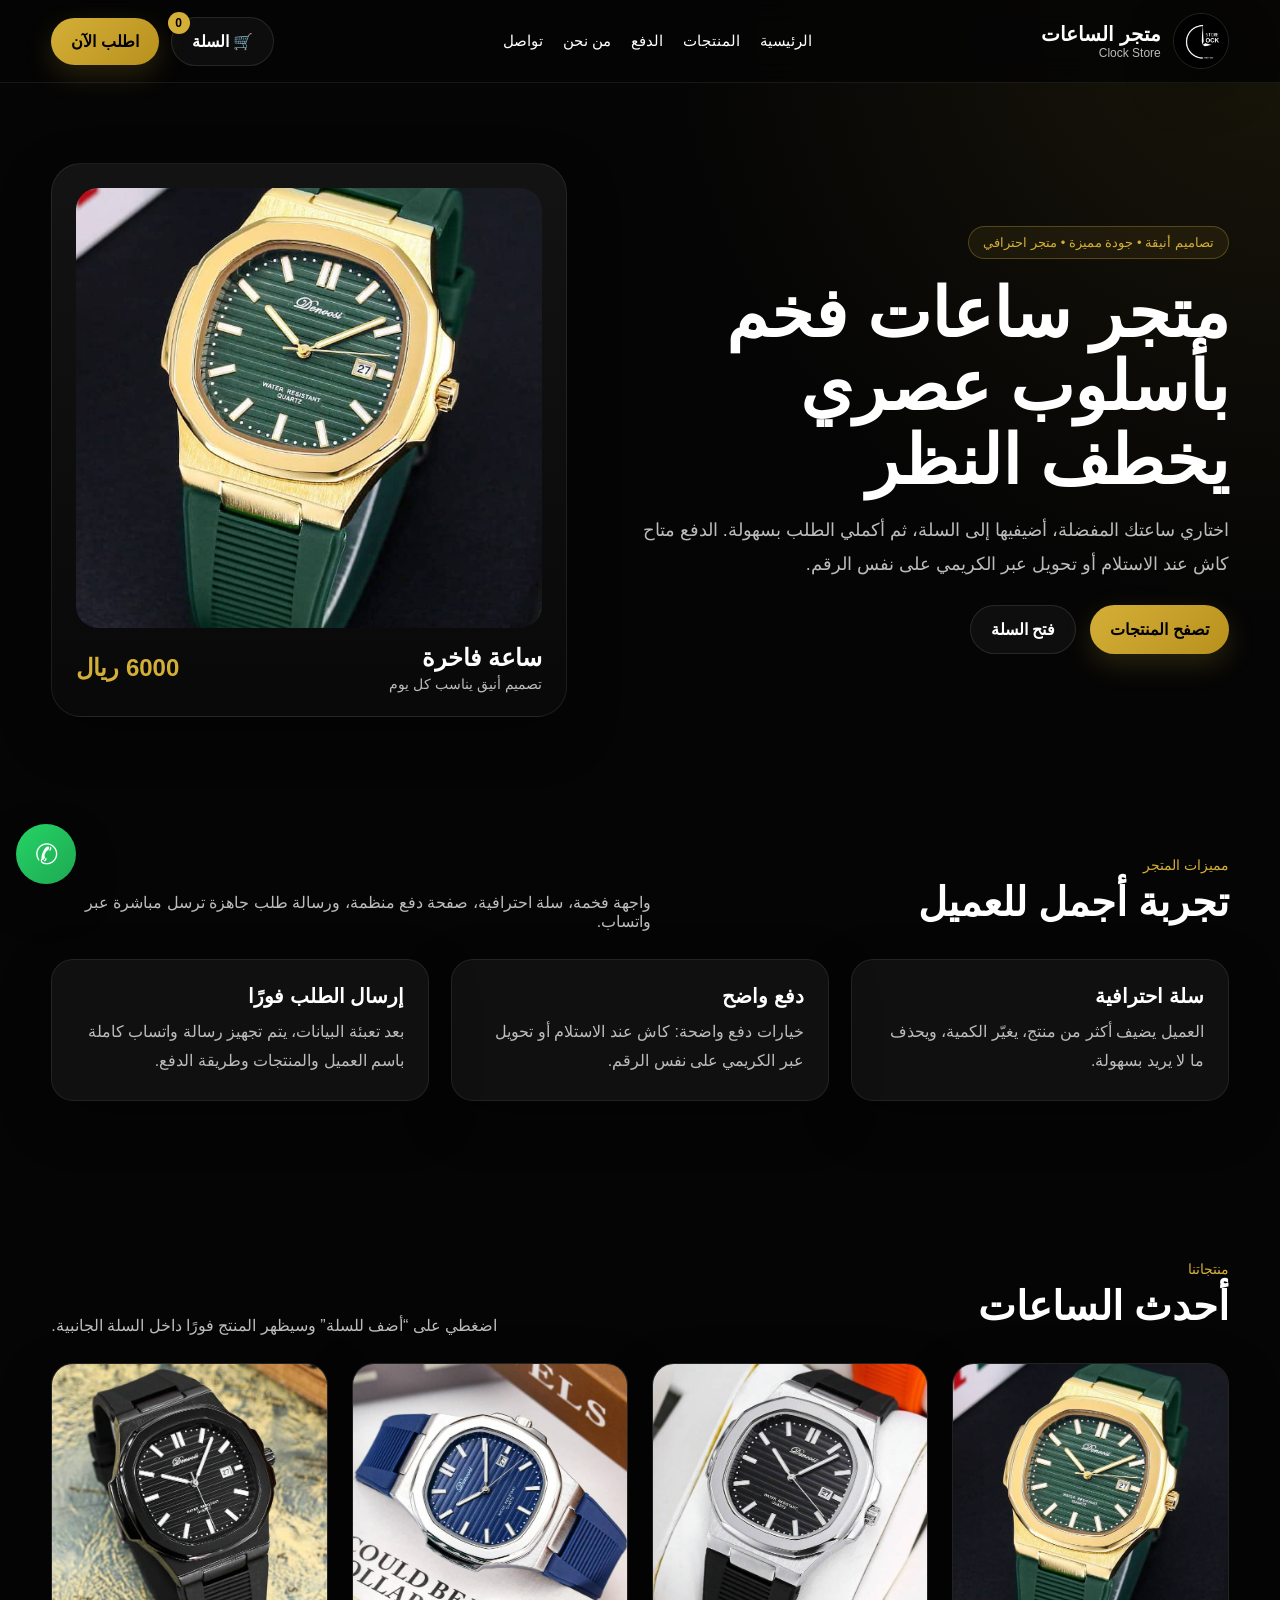
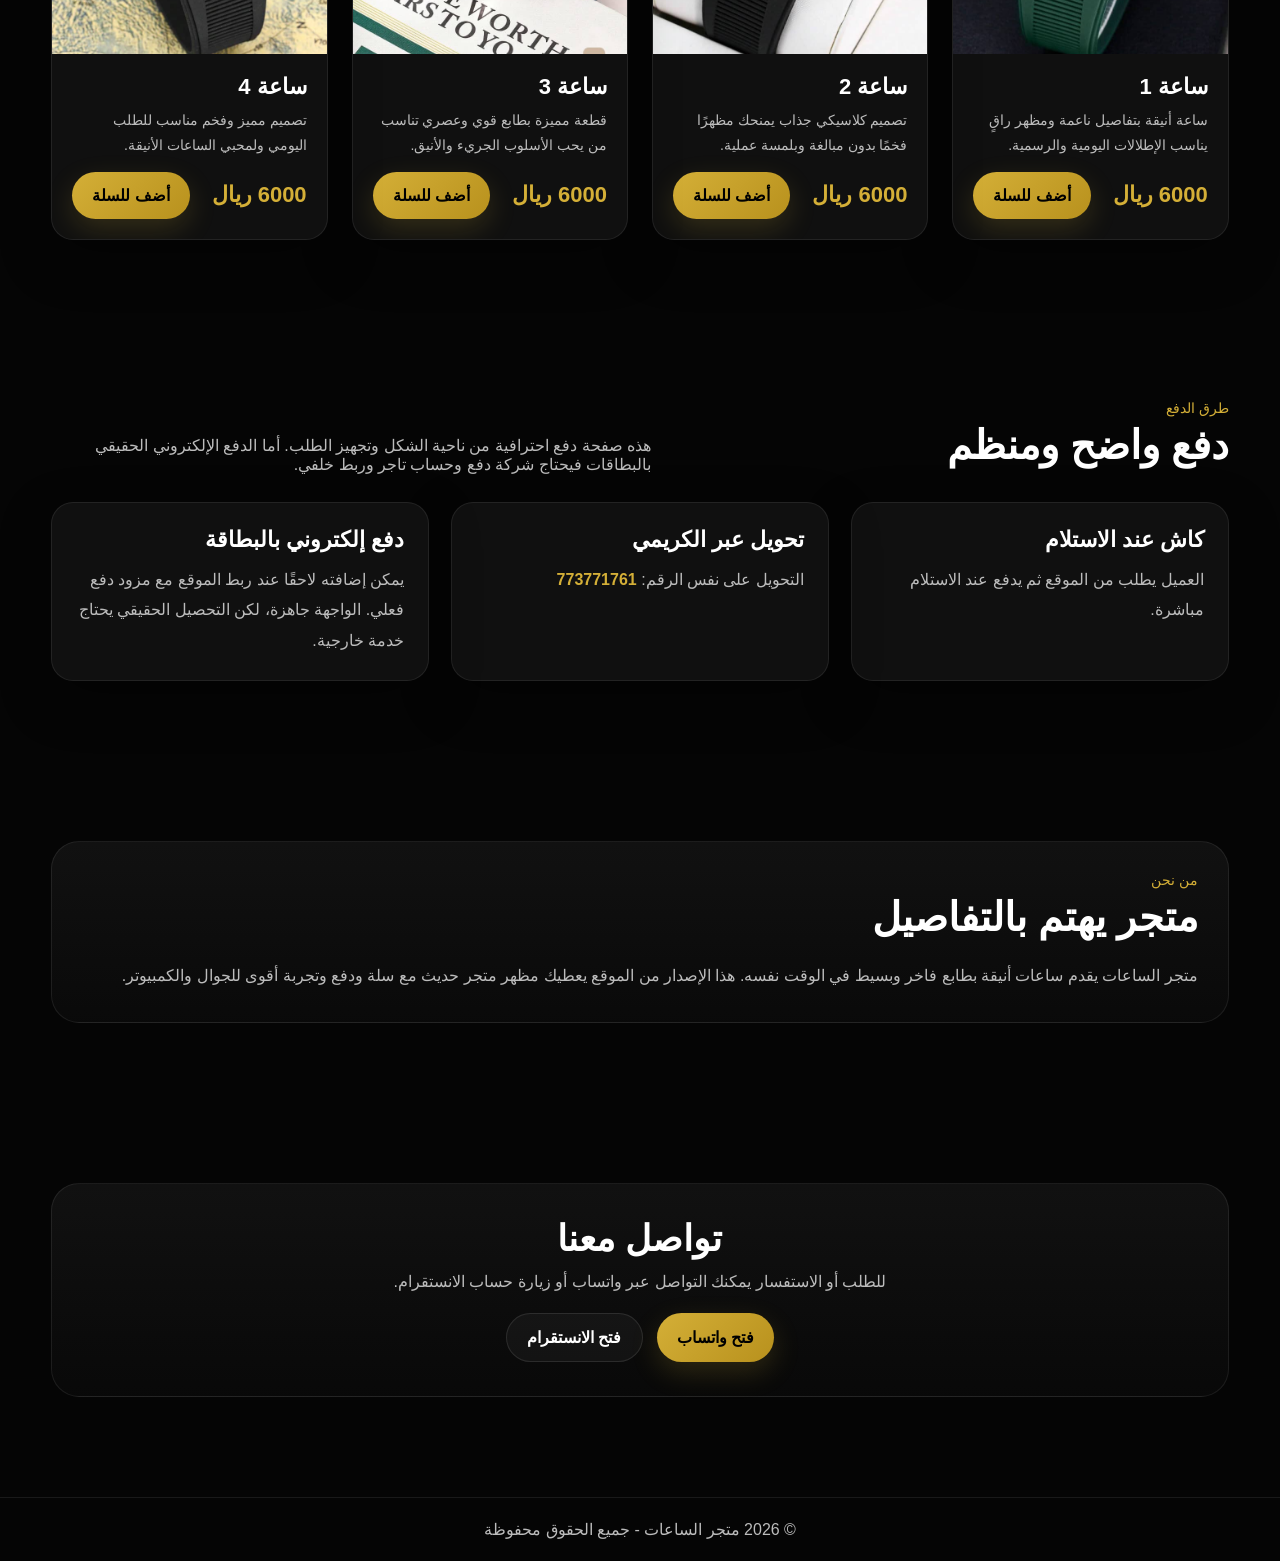
==== commit 559676d1: "Update index.html" ====
--- a/index.html
+++ b/index.html
@@ -1,4 +1,4 @@
-<<!DOCTYPE html>
+<!DOCTYPE html>
 <html lang="ar" dir="rtl">
 <head>
 <meta charset="UTF-8">
@@ -214,10 +214,36 @@
 }
 
 .mobile-bottom-bar{display:none}
+.mobile-welcome{
+  position:fixed;inset:0;z-index:1400;
+  background:linear-gradient(180deg, rgba(0,0,0,.76), rgba(0,0,0,.94)), url('78b68839-b8e0-4da5-a7bd-95faeadf9ba2.JPG') center/cover no-repeat;
+  display:none;align-items:center;justify-content:center;padding:24px;
+}
+.mobile-welcome.hide{opacity:0;pointer-events:none;transition:.35s}
+.mobile-welcome-content{
+  width:min(100%, 380px);text-align:center;
+  background:rgba(10,10,10,.58);backdrop-filter:blur(16px);
+  border:1px solid rgba(255,255,255,.10);border-radius:28px;
+  padding:28px 20px;box-shadow:var(--shadow);animation:welcomeUp .7s ease;
+}
+.mobile-welcome-content img{
+  width:82px;height:82px;border-radius:50%;object-fit:cover;margin:0 auto 14px;
+  border:1px solid rgba(255,255,255,.16);box-shadow:0 10px 30px rgba(0,0,0,.35)
+}
+.mobile-welcome-content span{
+  display:inline-block;color:var(--gold);font-size:13px;margin-bottom:10px;
+  padding:7px 12px;border-radius:999px;background:rgba(212,175,55,.08);border:1px solid rgba(212,175,55,.2)
+}
+.mobile-welcome-content h2{font-size:32px;line-height:1.18;margin-bottom:12px}
+.mobile-welcome-content p{color:var(--muted);font-size:15px;line-height:1.9;margin-bottom:18px}
+.mobile-welcome-actions{display:flex;flex-direction:column;gap:10px}
+@keyframes welcomeUp{from{opacity:0;transform:translateY(30px) scale(.97)}to{opacity:1;transform:translateY(0) scale(1)}}
 
 @media (max-width:1100px){.products{grid-template-columns:repeat(2,1fr)}.pay-grid{grid-template-columns:1fr}.features{grid-template-columns:1fr}}
 @media (max-width:900px){.hero-grid,.checkout-grid{grid-template-columns:1fr}.hero-card img{height:320px}}
 @media (max-width:700px){
+  .mobile-welcome{display:flex}
+
   .container{width:min(100%,92%)}
   header{padding-bottom:6px}
   .nav{min-height:74px;padding:12px 0;display:grid;grid-template-columns:1fr auto auto;align-items:center}
@@ -311,6 +337,19 @@
   </nav>
 </aside>
 
+<div class="mobile-welcome" id="mobileWelcome">
+  <div class="mobile-welcome-content">
+    <img src="logo.jpg" alt="شعار متجر الساعات">
+    <span>Clock Store</span>
+    <h2>أهلاً بك في عالم الأناقة</h2>
+    <p>ساعات فخمة بتصميم عصري ولمسة راقية من أول لحظة.</p>
+    <div class="mobile-welcome-actions">
+      <a href="#products" class="btn btn-gold" onclick="closeWelcome()">ابدأ التسوق</a>
+      <button class="btn btn-ghost" onclick="closeWelcome()">دخول المتجر</button>
+    </div>
+  </div>
+</div>
+
 <section class="hero" id="home">
   <div class="container hero-grid">
     <div class="hero-text">
@@ -588,7 +627,17 @@
   }else{
     cart.push({ name, priceText, price: parsePrice(priceText), image, qty: 1 });
   }
-  updateCartUI();
+  function closeWelcome(){
+  const welcome = document.getElementById('mobileWelcome');
+  if(welcome){
+    welcome.classList.add('hide');
+    setTimeout(() => {
+      welcome.style.display = 'none';
+    }, 350);
+  }
+}
+
+updateCartUI();
   toggleCart(true);
 }
 
@@ -767,3 +816,4 @@
 </script>
 </body>
 </html>
+
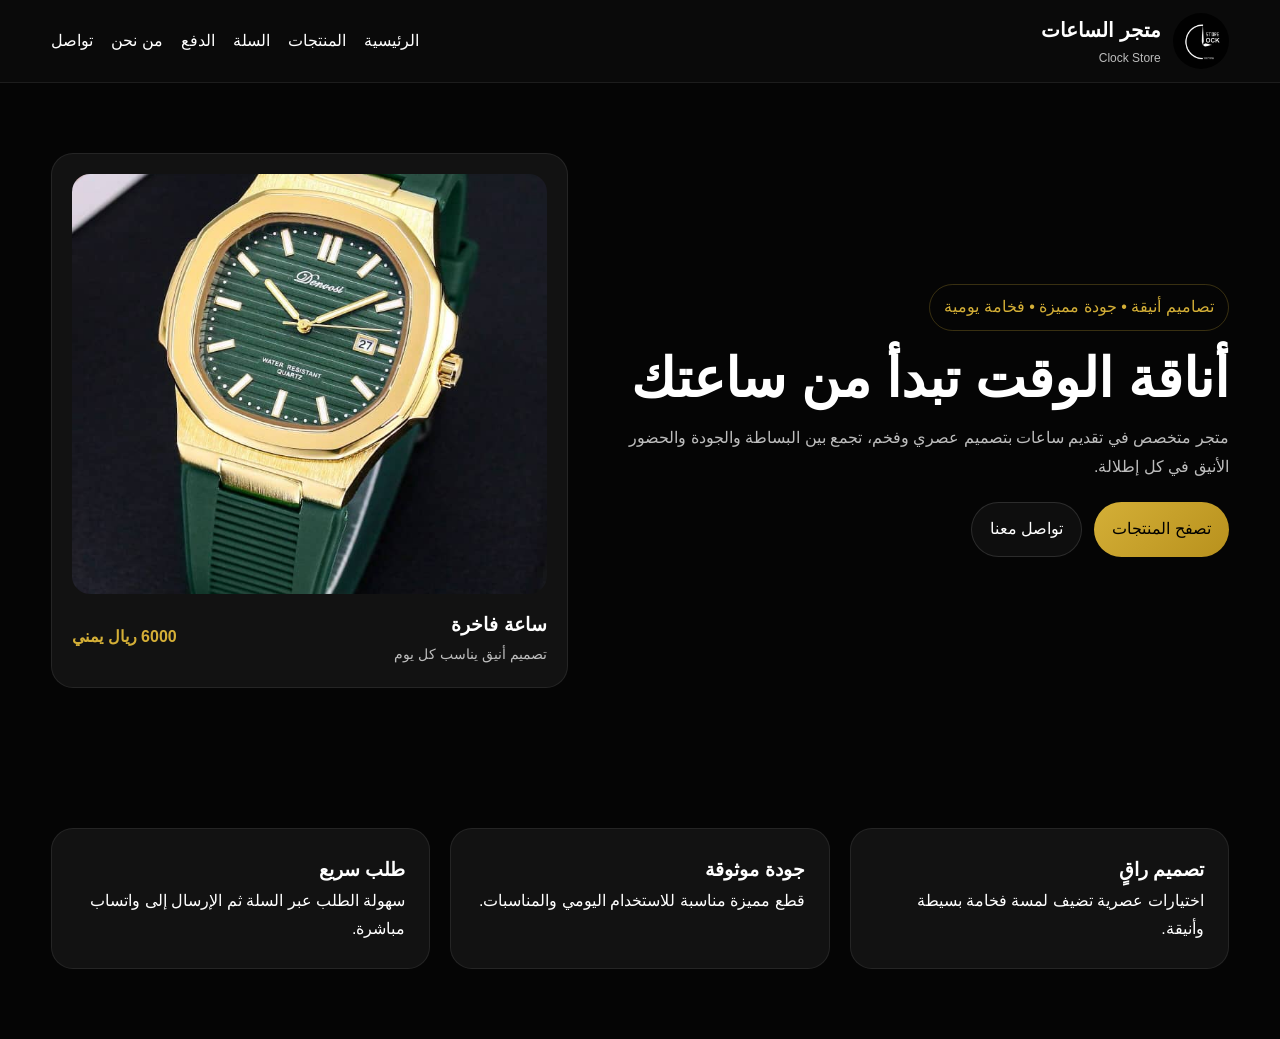
==== commit b834781f: "Update index.html" ====
--- a/index.html
+++ b/index.html
@@ -1,819 +1,82 @@
 <!DOCTYPE html>
 <html lang="ar" dir="rtl">
 <head>
-<meta charset="UTF-8">
-<meta name="viewport" content="width=device-width, initial-scale=1.0">
-<title>متجر الساعات | Clock Store</title>
-<style>
-:root{
-  --bg:#050505;
-  --bg2:#0d0d0d;
-  --card:#121212;
-  --line:#262626;
-  --text:#ffffff;
-  --muted:#bcbcbc;
-  --gold:#d4af37;
-  --gold2:#b8911d;
-  --green:#25d366;
-  --radius:22px;
-  --shadow:0 18px 50px rgba(0,0,0,.35);
-}
-*{box-sizing:border-box;margin:0;padding:0;font-family:Arial,sans-serif}
-html{scroll-behavior:smooth}
-body{
-  background:radial-gradient(circle at top right, rgba(212,175,55,.10), transparent 18%), var(--bg);
-  color:var(--text);
-  overflow-x:hidden;
-}
-a{text-decoration:none;color:inherit}
-img{display:block;max-width:100%}
-button,input,select,textarea{font:inherit}
-.container{width:min(1180px,92%);margin:auto}
-
-header{
-  position:sticky;top:0;z-index:1000;
-  background:rgba(5,5,5,.88);
-  backdrop-filter:blur(14px);
-  border-bottom:1px solid rgba(255,255,255,.08);
-}
-.nav{
-  min-height:82px;display:flex;align-items:center;justify-content:space-between;gap:20px;
-}
-.logo{display:flex;align-items:center;gap:12px}
-.logo img{
-  width:56px;height:56px;border-radius:50%;object-fit:cover;border:1px solid rgba(255,255,255,.12);
-  box-shadow:var(--shadow);
-}
-.logo h1{font-size:20px}
-.logo p{font-size:12px;color:var(--muted)}
-.nav-links{display:flex;align-items:center;gap:20px;flex-wrap:wrap}
-.nav-links a{color:var(--text);font-size:15px;transition:.25s}
-.nav-links a:hover{color:var(--gold)}
-.actions{display:flex;align-items:center;gap:12px}
-.btn{
-  border:none;border-radius:999px;padding:14px 20px;cursor:pointer;transition:.25s;
-  display:inline-flex;align-items:center;justify-content:center;font-weight:bold;
-}
-.btn-gold{background:linear-gradient(135deg,var(--gold),var(--gold2));color:#000;box-shadow:0 10px 28px rgba(212,175,55,.18)}
-.btn-gold:hover{transform:translateY(-2px)}
-.btn-ghost{background:rgba(255,255,255,.04);color:#fff;border:1px solid rgba(255,255,255,.10)}
-.btn-ghost:hover{background:rgba(255,255,255,.08)}
-.cart-btn{position:relative}
-.cart-count{
-  position:absolute;top:-6px;left:-4px;background:var(--gold);color:#000;width:22px;height:22px;border-radius:50%;
-  display:grid;place-items:center;font-size:12px;font-weight:bold;
-}
-
-.mobile-menu-btn{display:none}
-.mobile-drawer{
-  position:fixed;top:0;right:-100%;width:min(88vw,360px);height:100vh;background:#0d0d0d;
-  border-left:1px solid rgba(255,255,255,.08);z-index:1250;padding:22px;transition:.35s;box-shadow:var(--shadow)
-}
-.mobile-drawer.active{right:0}
-.mobile-drawer-top{display:flex;justify-content:space-between;align-items:center;margin-bottom:24px}
-.mobile-drawer nav{display:flex;flex-direction:column;gap:14px}
-.mobile-drawer nav a{
-  padding:14px 16px;border-radius:16px;background:rgba(255,255,255,.04);border:1px solid rgba(255,255,255,.06)
-}
-
-.hero{padding:80px 0 60px}
-.hero-grid{display:grid;grid-template-columns:1.1fr .9fr;gap:32px;align-items:center}
-.hero-text .tag{
-  display:inline-block;padding:8px 14px;border:1px solid rgba(212,175,55,.30);border-radius:999px;
-  color:var(--gold);background:rgba(212,175,55,.08);margin-bottom:18px;font-size:13px;
-}
-.hero-text h2{font-size:clamp(36px,6vw,68px);line-height:1.08;margin-bottom:16px}
-.hero-text p{color:var(--muted);font-size:18px;line-height:1.9;margin-bottom:24px;max-width:600px}
-.hero-actions{display:flex;gap:14px;flex-wrap:wrap}
-.hero-card{
-  background:linear-gradient(180deg,rgba(20,20,20,.96),rgba(9,9,9,.96));border:1px solid rgba(255,255,255,.08);
-  padding:24px;border-radius:30px;box-shadow:var(--shadow)
-}
-.hero-card img{height:440px;width:100%;object-fit:cover;border-radius:22px}
-.hero-info{margin-top:16px;display:flex;justify-content:space-between;gap:14px;align-items:center}
-.hero-info h3{font-size:24px;margin-bottom:4px}
-.hero-info p{color:var(--muted);font-size:14px}
-.price-large{font-size:24px;color:var(--gold);font-weight:bold;white-space:nowrap}
-
-.section{padding:80px 0}
-.head{display:flex;justify-content:space-between;align-items:end;gap:20px;flex-wrap:wrap;margin-bottom:28px}
-.head span{display:block;color:var(--gold);font-size:14px;margin-bottom:6px}
-.head h3{font-size:clamp(28px,4vw,40px);margin-bottom:6px}
-.head p{color:var(--muted);max-width:600px}
-
-.features{display:grid;grid-template-columns:repeat(3,1fr);gap:22px}
-.feature,.card,.pay-card{
-  background:rgba(18,18,18,.9);border:1px solid rgba(255,255,255,.08);border-radius:var(--radius);box-shadow:var(--shadow)
-}
-.feature{padding:24px;transition:.3s}
-.feature:hover{transform:translateY(-8px);border-color:rgba(212,175,55,.24)}
-.feature h4{font-size:20px;margin-bottom:10px}
-.feature p{color:var(--muted);line-height:1.8}
-
-.products{display:grid;grid-template-columns:repeat(4,1fr);gap:24px}
-.card{overflow:hidden;transition:.3s}
-.card:hover{transform:translateY(-10px);border-color:rgba(212,175,55,.24)}
-.card img{width:100%;height:290px;object-fit:cover;transition:.35s}
-.card:hover img{transform:scale(1.05)}
-.card-body{padding:20px}
-.card-body h4{font-size:22px;margin-bottom:8px}
-.card-body p{color:var(--muted);font-size:14px;line-height:1.8;margin-bottom:14px}
-.card-bottom{display:flex;justify-content:space-between;align-items:center;gap:12px;flex-wrap:wrap}
-.price{color:var(--gold);font-size:22px;font-weight:bold}
-
-.pay-grid{display:grid;grid-template-columns:repeat(3,1fr);gap:22px}
-.pay-card{padding:24px}
-.pay-card h4{font-size:22px;margin-bottom:12px}
-.pay-card p{color:var(--muted);line-height:1.9}
-.pay-card strong{color:var(--gold)}
-
-.about{
-  background:linear-gradient(180deg,rgba(18,18,18,.95),rgba(10,10,10,.95));padding:30px;border-radius:28px;border:1px solid rgba(255,255,255,.08)
-}
-.about p{color:var(--muted);line-height:2;margin-top:14px}
-
-.contact{
-  background:linear-gradient(180deg,rgba(18,18,18,.95),rgba(9,9,9,.95));padding:34px;border-radius:28px;border:1px solid rgba(255,255,255,.08);text-align:center
-}
-.contact p{color:var(--muted);margin:12px 0 22px}
-.contact-actions{display:flex;gap:14px;justify-content:center;flex-wrap:wrap}
-
-.overlay{
-  position:fixed;inset:0;background:rgba(0,0,0,.58);opacity:0;pointer-events:none;transition:.3s;z-index:1100
-}
-.overlay.active{opacity:1;pointer-events:auto}
-.cart-panel{
-  position:fixed;top:0;left:-100%;width:min(420px,100%);height:100vh;background:#0d0d0d;border-right:1px solid rgba(255,255,255,.10);
-  z-index:1200;padding:22px;display:flex;flex-direction:column;transition:.35s;box-shadow:var(--shadow)
-}
-.cart-panel.active{left:0}
-.cart-top,.checkout-top{display:flex;justify-content:space-between;align-items:center;gap:12px;margin-bottom:18px}
-.cart-top h3,.checkout-top h3{font-size:26px}
-.icon-btn{
-  width:42px;height:42px;border-radius:50%;border:1px solid rgba(255,255,255,.10);background:rgba(255,255,255,.04);color:#fff;cursor:pointer
-}
-.cart-list{flex:1;overflow:auto;display:flex;flex-direction:column;gap:14px;padding-right:4px}
-.cart-item{
-  display:grid;grid-template-columns:74px 1fr auto;gap:12px;align-items:center;
-  background:#131313;border:1px solid rgba(255,255,255,.07);border-radius:18px;padding:10px
-}
-.cart-item img{width:74px;height:74px;border-radius:14px;object-fit:cover}
-.cart-item h4{font-size:16px;margin-bottom:4px}
-.cart-item p{color:var(--gold);font-size:14px;margin-bottom:8px}
-.qty{display:flex;align-items:center;gap:8px}
-.qty button{
-  width:28px;height:28px;border:none;border-radius:50%;background:rgba(255,255,255,.08);color:#fff;cursor:pointer
-}
-.remove-link{background:none;border:none;color:#ff7c7c;cursor:pointer;font-size:13px}
-.cart-summary{
-  margin-top:16px;padding-top:16px;border-top:1px solid rgba(255,255,255,.08);display:flex;flex-direction:column;gap:10px
-}
-.row{display:flex;justify-content:space-between;gap:12px}
-.row span:last-child{color:var(--gold);font-weight:bold}
-.empty{
-  flex:1;display:grid;place-items:center;text-align:center;color:var(--muted);padding:30px
-}
-
-.checkout-modal{
-  position:fixed;inset:0;display:grid;place-items:center;padding:18px;opacity:0;pointer-events:none;transition:.3s;z-index:1300
-}
-.checkout-modal.active{opacity:1;pointer-events:auto}
-.checkout-box{
-  width:min(980px,100%);max-height:92vh;overflow:auto;background:#0d0d0d;border:1px solid rgba(255,255,255,.10);
-  border-radius:28px;box-shadow:var(--shadow);padding:24px
-}
-.checkout-grid{display:grid;grid-template-columns:1fr .9fr;gap:24px}
-.form-card,.summary-card{
-  background:#131313;border:1px solid rgba(255,255,255,.08);border-radius:22px;padding:20px
-}
-.form-card h4,.summary-card h4{font-size:22px;margin-bottom:16px}
-.form-grid{display:grid;grid-template-columns:1fr 1fr;gap:14px}
-.field{display:flex;flex-direction:column;gap:8px}
-.field.full{grid-column:1/-1}
-.field label{font-size:14px;color:#e6e6e6}
-.field input,.field select,.field textarea{
-  background:#0c0c0c;border:1px solid rgba(255,255,255,.10);border-radius:14px;color:#fff;padding:15px 14px;font-size:16px
-}
-.field textarea{min-height:100px;resize:vertical}
-.note{
-  margin-top:14px;padding:14px;border-radius:16px;background:rgba(212,175,55,.08);border:1px solid rgba(212,175,55,.18);color:#f0dc9a;font-size:14px;line-height:1.8
-}
-.summary-items{display:flex;flex-direction:column;gap:12px;margin-bottom:14px}
-.summary-item{display:flex;justify-content:space-between;gap:12px;color:var(--muted)}
-.summary-total{padding-top:14px;border-top:1px solid rgba(255,255,255,.08);font-size:18px;font-weight:bold;display:flex;justify-content:space-between}
-.small{font-size:13px;color:var(--muted);line-height:1.8}
-.fake-card{
-  margin-top:14px;padding:16px;border-radius:18px;border:1px dashed rgba(255,255,255,.14);background:rgba(255,255,255,.03)
-}
-.fake-card strong{color:#fff;display:block;margin-bottom:8px}
-footer{border-top:1px solid rgba(255,255,255,.08);padding:22px 0;text-align:center;color:var(--muted);margin-top:20px}
-
-.floating-whatsapp{
-  position:fixed;left:16px;bottom:16px;width:60px;height:60px;border-radius:50%;background:linear-gradient(135deg,#25d366,#1ea952);
-  color:#fff;display:grid;place-items:center;font-size:28px;box-shadow:0 18px 40px rgba(0,0,0,.35);z-index:1005
-}
-
-.mobile-bottom-bar{display:none}
-.mobile-welcome{
-  position:fixed;inset:0;z-index:1400;
-  background:linear-gradient(180deg, rgba(0,0,0,.76), rgba(0,0,0,.94)), url('78b68839-b8e0-4da5-a7bd-95faeadf9ba2.JPG') center/cover no-repeat;
-  display:none;align-items:center;justify-content:center;padding:24px;
-}
-.mobile-welcome.hide{opacity:0;pointer-events:none;transition:.35s}
-.mobile-welcome-content{
-  width:min(100%, 380px);text-align:center;
-  background:rgba(10,10,10,.58);backdrop-filter:blur(16px);
-  border:1px solid rgba(255,255,255,.10);border-radius:28px;
-  padding:28px 20px;box-shadow:var(--shadow);animation:welcomeUp .7s ease;
-}
-.mobile-welcome-content img{
-  width:82px;height:82px;border-radius:50%;object-fit:cover;margin:0 auto 14px;
-  border:1px solid rgba(255,255,255,.16);box-shadow:0 10px 30px rgba(0,0,0,.35)
-}
-.mobile-welcome-content span{
-  display:inline-block;color:var(--gold);font-size:13px;margin-bottom:10px;
-  padding:7px 12px;border-radius:999px;background:rgba(212,175,55,.08);border:1px solid rgba(212,175,55,.2)
-}
-.mobile-welcome-content h2{font-size:32px;line-height:1.18;margin-bottom:12px}
-.mobile-welcome-content p{color:var(--muted);font-size:15px;line-height:1.9;margin-bottom:18px}
-.mobile-welcome-actions{display:flex;flex-direction:column;gap:10px}
-@keyframes welcomeUp{from{opacity:0;transform:translateY(30px) scale(.97)}to{opacity:1;transform:translateY(0) scale(1)}}
-
-@media (max-width:1100px){.products{grid-template-columns:repeat(2,1fr)}.pay-grid{grid-template-columns:1fr}.features{grid-template-columns:1fr}}
-@media (max-width:900px){.hero-grid,.checkout-grid{grid-template-columns:1fr}.hero-card img{height:320px}}
-@media (max-width:700px){
-  .mobile-welcome{display:flex}
-
-  .container{width:min(100%,92%)}
-  header{padding-bottom:6px}
-  .nav{min-height:74px;padding:12px 0;display:grid;grid-template-columns:1fr auto auto;align-items:center}
-  .logo h1{font-size:17px}
-  .logo p{font-size:11px}
-  .logo img{width:46px;height:46px}
-  .nav-links{display:none}
-  .actions .btn-gold{display:none}
-  .mobile-menu-btn{display:inline-flex}
-  .hero{padding:34px 0 20px}
-  .hero-grid{gap:18px}
-  .hero-text .tag{font-size:12px;padding:7px 12px;margin-bottom:14px}
-  .hero-text h2{font-size:33px;line-height:1.12}
-  .hero-text p{font-size:15px;line-height:1.9;margin-bottom:18px}
-  .hero-actions,.contact-actions,.card-bottom,.actions{flex-direction:column;align-items:stretch}
-  .btn{width:100%;min-height:48px}
-  .hero-card{padding:14px;border-radius:22px}
-  .hero-card img{height:240px;border-radius:18px}
-  .hero-info{align-items:flex-start;flex-direction:column}
-  .hero-info h3{font-size:20px}
-  .price-large{font-size:21px}
-  .section{padding:52px 0}
-  .head{margin-bottom:20px}
-  .head h3{font-size:27px}
-  .head p{font-size:14px;line-height:1.9}
-  .products,.form-grid{grid-template-columns:1fr}
-  .card{border-radius:18px}
-  .card img{height:240px}
-  .card-body{padding:16px}
-  .card-body h4{font-size:20px}
-  .price{font-size:20px}
-  .feature,.pay-card,.about,.contact{padding:18px;border-radius:20px}
-  .cart-panel{width:100%;padding:18px;padding-bottom:110px}
-  .cart-top h3,.checkout-top h3{font-size:22px}
-  .cart-item{grid-template-columns:62px 1fr auto;padding:8px;border-radius:16px}
-  .cart-item img{width:62px;height:62px}
-  .cart-summary{position:sticky;bottom:0;background:#0d0d0d;padding-bottom:8px}
-  .checkout-modal{padding:10px}
-  .checkout-box{padding:16px;border-radius:22px;max-height:94vh}
-  .form-card,.summary-card{padding:16px;border-radius:18px}
-  .field input,.field select,.field textarea{padding:15px;font-size:16px}
-  .floating-whatsapp{bottom:86px;left:14px;width:56px;height:56px;font-size:24px}
-  .mobile-bottom-bar{
-    display:grid;grid-template-columns:1fr 1fr;gap:10px;position:fixed;right:12px;left:12px;bottom:12px;z-index:1006;
-    background:rgba(12,12,12,.88);backdrop-filter:blur(12px);padding:10px;border-radius:18px;border:1px solid rgba(255,255,255,.08)
-  }
-  .mobile-bottom-bar .btn{padding:13px 12px;font-size:14px}
-}
-</style>
+  <meta charset="UTF-8" />
+  <meta name="viewport" content="width=device-width, initial-scale=1.0" />
+  <title>متجر الساعات</title>
+  <link rel="stylesheet" href="style.css" />
 </head>
 <body>
+  <header class="site-header">
+    <div class="container nav">
+      <div class="brand">
+        <img src="logo.jpg" alt="شعار متجر الساعات" />
+        <div>
+          <h1>متجر الساعات</h1>
+          <p>Clock Store</p>
+        </div>
+      </div>
 
-<header>
-  <div class="container nav">
-    <div class="logo">
-      <img src="logo.jpg" alt="شعار متجر الساعات">
-      <div>
-        <h1>متجر الساعات</h1>
-        <p>Clock Store</p>
-      </div>
+      <nav class="menu">
+        <a href="index.html">الرئيسية</a>
+        <a href="products.html">المنتجات</a>
+        <a href="cart.html">السلة</a>
+        <a href="checkout.html">الدفع</a>
+        <a href="about.html">من نحن</a>
+        <a href="contact.html">تواصل</a>
+      </nav>
     </div>
+  </header>
 
-    <nav class="nav-links">
-      <a href="#home">الرئيسية</a>
-      <a href="#products">المنتجات</a>
-      <a href="#payment">الدفع</a>
-      <a href="#about">من نحن</a>
-      <a href="#contact">تواصل</a>
-    </nav>
+  <main>
+    <section class="hero">
+      <div class="container hero-grid">
+        <div class="hero-text">
+          <span class="tag">تصاميم أنيقة • جودة مميزة • فخامة يومية</span>
+          <h2>أناقة الوقت تبدأ من ساعتك</h2>
+          <p>
+            متجر متخصص في تقديم ساعات بتصميم عصري وفخم، تجمع بين البساطة والجودة
+            والحضور الأنيق في كل إطلالة.
+          </p>
+          <div class="hero-actions">
+            <a class="btn gold" href="products.html">تصفح المنتجات</a>
+            <a class="btn ghost" href="contact.html">تواصل معنا</a>
+          </div>
+        </div>
 
-    <div class="actions">
-      <button class="btn btn-ghost cart-btn" onclick="toggleCart()">🛒 السلة <span class="cart-count" id="cartCount">0</span></button>
-      <a class="btn btn-gold" href="#products">اطلب الآن</a>
-      <button class="btn btn-ghost mobile-menu-btn" onclick="toggleMobileMenu()">☰</button>
-    </div>
-  </div>
-</header>
-
-<aside class="mobile-drawer" id="mobileDrawer">
-  <div class="mobile-drawer-top">
-    <strong>القائمة</strong>
-    <button class="icon-btn" onclick="toggleMobileMenu(false)">✕</button>
-  </div>
-  <nav>
-    <a href="#home" onclick="toggleMobileMenu(false)">الرئيسية</a>
-    <a href="#products" onclick="toggleMobileMenu(false)">المنتجات</a>
-    <a href="#payment" onclick="toggleMobileMenu(false)">الدفع</a>
-    <a href="#about" onclick="toggleMobileMenu(false)">من نحن</a>
-    <a href="#contact" onclick="toggleMobileMenu(false)">تواصل</a>
-    <button class="btn btn-gold" onclick="toggleMobileMenu(false); toggleCart(true);">فتح السلة</button>
-  </nav>
-</aside>
-
-<div class="mobile-welcome" id="mobileWelcome">
-  <div class="mobile-welcome-content">
-    <img src="logo.jpg" alt="شعار متجر الساعات">
-    <span>Clock Store</span>
-    <h2>أهلاً بك في عالم الأناقة</h2>
-    <p>ساعات فخمة بتصميم عصري ولمسة راقية من أول لحظة.</p>
-    <div class="mobile-welcome-actions">
-      <a href="#products" class="btn btn-gold" onclick="closeWelcome()">ابدأ التسوق</a>
-      <button class="btn btn-ghost" onclick="closeWelcome()">دخول المتجر</button>
-    </div>
-  </div>
-</div>
-
-<section class="hero" id="home">
-  <div class="container hero-grid">
-    <div class="hero-text">
-      <span class="tag">تصاميم أنيقة • جودة مميزة • متجر احترافي</span>
-      <h2>متجر ساعات فخم<br>بأسلوب عصري يخطف النظر</h2>
-      <p>اختاري ساعتك المفضلة، أضيفيها إلى السلة، ثم أكملي الطلب بسهولة. الدفع متاح كاش عند الاستلام أو تحويل عبر الكريمي على نفس الرقم.</p>
-      <div class="hero-actions">
-        <a class="btn btn-gold" href="#products">تصفح المنتجات</a>
-        <button class="btn btn-ghost" onclick="toggleCart()">فتح السلة</button>
-      </div>
-    </div>
-
-    <div class="hero-card">
-      <img src="78b68839-b8e0-4da5-a7bd-95faeadf9ba2.JPG" alt="ساعة فاخرة">
-      <div class="hero-info">
-        <div>
-          <h3>ساعة فاخرة</h3>
-          <p>تصميم أنيق يناسب كل يوم</p>
-        </div>
-        <div class="price-large">6000 ريال</div>
-      </div>
-    </div>
-  </div>
-</section>
-
-<section class="section">
-  <div class="container">
-    <div class="head">
-      <div>
-        <span>مميزات المتجر</span>
-        <h3>تجربة أجمل للعميل</h3>
-      </div>
-      <p>واجهة فخمة، سلة احترافية، صفحة دفع منظمة، ورسالة طلب جاهزة ترسل مباشرة عبر واتساب.</p>
-    </div>
-    <div class="features">
-      <div class="feature">
-        <h4>سلة احترافية</h4>
-        <p>العميل يضيف أكثر من منتج، يغيّر الكمية، ويحذف ما لا يريد بسهولة.</p>
-      </div>
-      <div class="feature">
-        <h4>دفع واضح</h4>
-        <p>خيارات دفع واضحة: كاش عند الاستلام أو تحويل عبر الكريمي على نفس الرقم.</p>
-      </div>
-      <div class="feature">
-        <h4>إرسال الطلب فورًا</h4>
-        <p>بعد تعبئة البيانات، يتم تجهيز رسالة واتساب كاملة باسم العميل والمنتجات وطريقة الدفع.</p>
-      </div>
-    </div>
-  </div>
-</section>
-
-<section class="section" id="products">
-  <div class="container">
-    <div class="head">
-      <div>
-        <span>منتجاتنا</span>
-        <h3>أحدث الساعات</h3>
-      </div>
-      <p>اضغطي على “أضف للسلة” وسيظهر المنتج فورًا داخل السلة الجانبية.</p>
-    </div>
-
-    <div class="products">
-      <div class="card">
-        <img src="78b68839-b8e0-4da5-a7bd-95faeadf9ba2.JPG" alt="ساعة 1">
-        <div class="card-body">
-          <h4>ساعة 1</h4>
-          <p>ساعة أنيقة بتفاصيل ناعمة ومظهر راقٍ يناسب الإطلالات اليومية والرسمية.</p>
-          <div class="card-bottom">
-            <span class="price">6000 ريال</span>
-            <button class="btn btn-gold" onclick="addToCart('ساعة 1','6000 ريال','78b68839-b8e0-4da5-a7bd-95faeadf9ba2.JPG')">أضف للسلة</button>
+        <div class="hero-card">
+          <img src="78b68839-b8e0-4da5-a7bd-95faeadf9ba2.JPG" alt="ساعة فاخرة" />
+          <div class="hero-info">
+            <div>
+              <h3>ساعة فاخرة</h3>
+              <p>تصميم أنيق يناسب كل يوم</p>
+            </div>
+            <strong>6000 ريال يمني</strong>
           </div>
         </div>
       </div>
+    </section>
 
-      <div class="card">
-        <img src="d057ed7d-a2bf-46b1-b228-88ad79d1ef4c.JPG" alt="ساعة 2">
-        <div class="card-body">
-          <h4>ساعة 2</h4>
-          <p>تصميم كلاسيكي جذاب يمنحك مظهرًا فخمًا بدون مبالغة وبلمسة عملية.</p>
-          <div class="card-bottom">
-            <span class="price">6000 ريال</span>
-            <button class="btn btn-gold" onclick="addToCart('ساعة 2','6000 ريال','d057ed7d-a2bf-46b1-b228-88ad79d1ef4c.JPG')">أضف للسلة</button>
-          </div>
+    <section class="section">
+      <div class="container cards-3">
+        <div class="info-card">
+          <h3>تصميم راقٍ</h3>
+          <p>اختيارات عصرية تضيف لمسة فخامة بسيطة وأنيقة.</p>
+        </div>
+        <div class="info-card">
+          <h3>جودة موثوقة</h3>
+          <p>قطع مميزة مناسبة للاستخدام اليومي والمناسبات.</p>
+        </div>
+        <div class="info-card">
+          <h3>طلب سريع</h3>
+          <p>سهولة الطلب عبر السلة ثم الإرسال إلى واتساب مباشرة.</p>
         </div>
       </div>
+    </section>
+  </main>
 
-      <div class="card">
-        <img src="a2a1fb22-3c72-40a5-9824-00425e84ece4.JPG" alt="ساعة 3">
-        <div class="card-body">
-          <h4>ساعة 3</h4>
-          <p>قطعة مميزة بطابع قوي وعصري تناسب من يحب الأسلوب الجريء والأنيق.</p>
-          <div class="card-bottom">
-            <span class="price">6000 ريال</span>
-            <button class="btn btn-gold" onclick="addToCart('ساعة 3','6000 ريال','a2a1fb22-3c72-40a5-9824-00425e84ece4.JPG')">أضف للسلة</button>
-          </div>
-        </div>
-      </div>
-
-      <div class="card">
-        <img src="107e55ac-e514-44a4-b7a2-0cc8774f4386.JPG" alt="ساعة 4">
-        <div class="card-body">
-          <h4>ساعة 4</h4>
-          <p>تصميم مميز وفخم مناسب للطلب اليومي ولمحبي الساعات الأنيقة.</p>
-          <div class="card-bottom">
-            <span class="price">6000 ريال</span>
-            <button class="btn btn-gold" onclick="addToCart('ساعة 4','6000 ريال','107e55ac-e514-44a4-b7a2-0cc8774f4386.JPG')">أضف للسلة</button>
-          </div>
-        </div>
-      </div>
-    </div>
-  </div>
-</section>
-
-<section class="section" id="payment">
-  <div class="container">
-    <div class="head">
-      <div>
-        <span>طرق الدفع</span>
-        <h3>دفع واضح ومنظم</h3>
-      </div>
-      <p>هذه صفحة دفع احترافية من ناحية الشكل وتجهيز الطلب. أما الدفع الإلكتروني الحقيقي بالبطاقات فيحتاج شركة دفع وحساب تاجر وربط خلفي.</p>
-    </div>
-
-    <div class="pay-grid">
-      <div class="pay-card">
-        <h4>كاش عند الاستلام</h4>
-        <p>العميل يطلب من الموقع ثم يدفع عند الاستلام مباشرة.</p>
-      </div>
-      <div class="pay-card">
-        <h4>تحويل عبر الكريمي</h4>
-        <p>التحويل على نفس الرقم: <strong>773771761</strong></p>
-      </div>
-      <div class="pay-card">
-        <h4>دفع إلكتروني بالبطاقة</h4>
-        <p>يمكن إضافته لاحقًا عند ربط الموقع مع مزود دفع فعلي. الواجهة جاهزة، لكن التحصيل الحقيقي يحتاج خدمة خارجية.</p>
-      </div>
-    </div>
-  </div>
-</section>
-
-<section class="section" id="about">
-  <div class="container about">
-    <div class="head" style="margin-bottom:0">
-      <div>
-        <span>من نحن</span>
-        <h3>متجر يهتم بالتفاصيل</h3>
-      </div>
-    </div>
-    <p>متجر الساعات يقدم ساعات أنيقة بطابع فاخر وبسيط في الوقت نفسه. هذا الإصدار من الموقع يعطيك مظهر متجر حديث مع سلة ودفع وتجربة أقوى للجوال والكمبيوتر.</p>
-  </div>
-</section>
-
-<section class="section" id="contact">
-  <div class="container contact">
-    <h3 style="font-size:36px">تواصل معنا</h3>
-    <p>للطلب أو الاستفسار يمكنك التواصل عبر واتساب أو زيارة حساب الانستقرام.</p>
-    <div class="contact-actions">
-      <a class="btn btn-gold" href="https://wa.me/967773771761?text=%D9%85%D8%B1%D8%AD%D8%A8%D8%A7%D9%8B%D8%8C%20%D8%A3%D8%B1%D9%8A%D8%AF%20%D8%A7%D9%84%D8%A7%D8%B3%D8%AA%D9%81%D8%B3%D8%A7%D8%B1%20%D8%B9%D9%86%20%D8%B3%D8%A7%D8%B9%D8%A7%D8%AA%D9%83%D9%85" target="_blank">فتح واتساب</a>
-      <a class="btn btn-ghost" href="https://www.instagram.com/cloc505?utm_source=qr&igsh=amlyNWV0aXB6b3R5" target="_blank">فتح الانستقرام</a>
-    </div>
-  </div>
-</section>
-
-<footer>
-  <div class="container">© 2026 متجر الساعات - جميع الحقوق محفوظة</div>
-</footer>
-
-<div class="overlay" id="overlay" onclick="closeAllPanels()"></div>
-
-<aside class="cart-panel" id="cartPanel">
-  <div class="cart-top">
-    <h3>🛒 سلة المشتريات</h3>
-    <button class="icon-btn" onclick="toggleCart()">✕</button>
-  </div>
-
-  <div class="cart-list" id="cartList"></div>
-
-  <div class="empty" id="emptyCart">السلة فارغة حالياً</div>
-
-  <div class="cart-summary">
-    <div class="row"><span>عدد المنتجات</span><span id="itemsCount">0</span></div>
-    <div class="row"><span>الإجمالي</span><span id="totalPrice">0 ريال</span></div>
-    <button class="btn btn-gold" onclick="openCheckout()">الانتقال لصفحة الدفع</button>
-  </div>
-</aside>
-
-<div class="checkout-modal" id="checkoutModal">
-  <div class="checkout-box">
-    <div class="checkout-top">
-      <h3>إتمام الطلب</h3>
-      <button class="icon-btn" onclick="closeCheckout()">✕</button>
-    </div>
-
-    <div class="checkout-grid">
-      <div class="form-card">
-        <h4>بيانات العميل</h4>
-        <div class="form-grid">
-          <div class="field">
-            <label>الاسم الكامل</label>
-            <input type="text" id="customerName" placeholder="اكتب الاسم الكامل">
-          </div>
-          <div class="field">
-            <label>رقم الهاتف</label>
-            <input type="text" id="customerPhone" placeholder="مثال: 773771761">
-          </div>
-          <div class="field full">
-            <label>العنوان</label>
-            <input type="text" id="customerAddress" placeholder="المدينة / المنطقة / أقرب معلم">
-          </div>
-          <div class="field full">
-            <label>طريقة الدفع</label>
-            <select id="paymentMethod" onchange="togglePaymentNote()">
-              <option value="كاش عند الاستلام">كاش عند الاستلام</option>
-              <option value="تحويل عبر الكريمي">تحويل عبر الكريمي</option>
-              <option value="بطاقة إلكترونية (واجهة فقط)">بطاقة إلكترونية (واجهة فقط)</option>
-            </select>
-          </div>
-          <div class="field full">
-            <label>ملاحظات إضافية</label>
-            <textarea id="customerNotes" placeholder="أي ملاحظات إضافية على الطلب"></textarea>
-          </div>
-        </div>
-
-        <div class="note" id="paymentNote">
-          عند اختيار التحويل عبر الكريمي، يكون التحويل على الرقم: <strong>773771761</strong>
-        </div>
-
-        <div class="fake-card" id="cardUi" style="display:none;">
-          <strong>واجهة بطاقة تجريبية</strong>
-          <div class="small">هذه واجهة شكلية فقط. الدفع الحقيقي بالبطاقة يحتاج ربط مع شركة دفع مثل Stripe أو PayPal أو مزود محلي وحساب تاجر.</div>
-        </div>
-      </div>
-
-      <div class="summary-card">
-        <h4>ملخص الطلب</h4>
-        <div class="summary-items" id="checkoutItems"></div>
-        <div class="summary-total">
-          <span>الإجمالي</span>
-          <span id="checkoutTotal">0 ريال</span>
-        </div>
-        <div class="small" style="margin-top:14px;">
-          بعد الضغط على زر إرسال الطلب سيتم فتح واتساب برسالة جاهزة تحتوي على المنتجات والكمية وبيانات العميل وطريقة الدفع.
-        </div>
-        <button class="btn btn-gold" style="width:100%;margin-top:18px;" onclick="sendOrderWhatsApp()">إرسال الطلب عبر واتساب</button>
-      </div>
-    </div>
-  </div>
-</div>
-
-<a class="floating-whatsapp" href="https://wa.me/967773771761?text=%D9%85%D8%B1%D8%AD%D8%A8%D8%A7%D9%8B%D8%8C%20%D8%A3%D8%B1%D9%8A%D8%AF%20%D8%A7%D9%84%D8%A7%D8%B3%D8%AA%D9%81%D8%B3%D8%A7%D8%B1%20%D8%B9%D9%86%20%D8%A7%D9%84%D8%B3%D8%A7%D8%B9%D8%A7%D8%AA" target="_blank" aria-label="واتساب">✆</a>
-
-<div class="mobile-bottom-bar">
-  <button class="btn btn-ghost" onclick="toggleCart(true)">🛒 فتح السلة</button>
-  <a class="btn btn-gold" href="#products">تسوق الآن</a>
-</div>
-
-<script>
-const WHATSAPP_NUMBER = '967773771761';
-
-const cart = [];
-
-function parsePrice(priceText){
-  const n = parseInt(String(priceText).replace(/[^0-9]/g,'')) || 0;
-  return n;
-}
-
-function formatPrice(value){
-  return `${value} ريال`;
-}
-
-function addToCart(name, priceText, image){
-  const found = cart.find(item => item.name === name);
-  if(found){
-    found.qty += 1;
-  }else{
-    cart.push({ name, priceText, price: parsePrice(priceText), image, qty: 1 });
-  }
-  function closeWelcome(){
-  const welcome = document.getElementById('mobileWelcome');
-  if(welcome){
-    welcome.classList.add('hide');
-    setTimeout(() => {
-      welcome.style.display = 'none';
-    }, 350);
-  }
-}
-
-updateCartUI();
-  toggleCart(true);
-}
-
-function changeQty(index, amount){
-  cart[index].qty += amount;
-  if(cart[index].qty <= 0){
-    cart.splice(index,1);
-  }
-  updateCartUI();
-}
-
-function removeItem(index){
-  cart.splice(index,1);
-  updateCartUI();
-}
-
-function getTotals(){
-  const items = cart.reduce((sum,item)=>sum + item.qty, 0);
-  const total = cart.reduce((sum,item)=>sum + (item.price * item.qty), 0);
-  return { items, total };
-}
-
-function updateCartUI(){
-  const cartList = document.getElementById('cartList');
-  const emptyCart = document.getElementById('emptyCart');
-  const cartCount = document.getElementById('cartCount');
-  const itemsCount = document.getElementById('itemsCount');
-  const totalPrice = document.getElementById('totalPrice');
-  const checkoutItems = document.getElementById('checkoutItems');
-  const checkoutTotal = document.getElementById('checkoutTotal');
-
-  cartList.innerHTML = '';
-  checkoutItems.innerHTML = '';
-
-  if(cart.length === 0){
-    emptyCart.style.display = 'grid';
-  }else{
-    emptyCart.style.display = 'none';
-  }
-
-  cart.forEach((item,index)=>{
-    cartList.innerHTML += `
-      <div class="cart-item">
-        <img src="${item.image}" alt="${item.name}">
-        <div>
-          <h4>${item.name}</h4>
-          <p>${item.priceText}</p>
-          <div class="qty">
-            <button onclick="changeQty(${index},1)">+</button>
-            <span>${item.qty}</span>
-            <button onclick="changeQty(${index},-1)">-</button>
-          </div>
-        </div>
-        <button class="remove-link" onclick="removeItem(${index})">حذف</button>
-      </div>
-    `;
-
-    checkoutItems.innerHTML += `
-      <div class="summary-item">
-        <span>${item.name} × ${item.qty}</span>
-        <strong style="color:var(--gold)">${formatPrice(item.price * item.qty)}</strong>
-      </div>
-    `;
-  });
-
-  const totals = getTotals();
-  cartCount.textContent = totals.items;
-  itemsCount.textContent = totals.items;
-  totalPrice.textContent = formatPrice(totals.total);
-  checkoutTotal.textContent = formatPrice(totals.total);
-}
-
-function toggleCart(forceOpen = null){
-  const panel = document.getElementById('cartPanel');
-  const overlay = document.getElementById('overlay');
-  const shouldOpen = forceOpen === null ? !panel.classList.contains('active') : forceOpen;
-  panel.classList.toggle('active', shouldOpen);
-  overlay.classList.toggle('active', shouldOpen || document.getElementById('checkoutModal').classList.contains('active') || document.getElementById('mobileDrawer').classList.contains('active'));
-}
-
-function openCheckout(){
-  if(cart.length === 0){
-    alert('السلة فارغة');
-    return;
-  }
-  document.getElementById('checkoutModal').classList.add('active');
-  document.getElementById('overlay').classList.add('active');
-  togglePaymentNote();
-}
-
-function closeCheckout(){
-  document.getElementById('checkoutModal').classList.remove('active');
-  const cartOpen = document.getElementById('cartPanel').classList.contains('active');
-  document.getElementById('overlay').classList.toggle('active', cartOpen);
-}
-
-function closeAllPanels(){
-  document.getElementById('cartPanel').classList.remove('active');
-  document.getElementById('checkoutModal').classList.remove('active');
-  document.getElementById('mobileDrawer').classList.remove('active');
-  document.getElementById('overlay').classList.remove('active');
-}
-
-function togglePaymentNote(){
-  const method = document.getElementById('paymentMethod').value;
-  const paymentNote = document.getElementById('paymentNote');
-  const cardUi = document.getElementById('cardUi');
-
-  if(method === 'تحويل عبر الكريمي'){
-    paymentNote.style.display = 'block';
-    cardUi.style.display = 'none';
-  } else if(method === 'بطاقة إلكترونية (واجهة فقط)'){
-    paymentNote.style.display = 'none';
-    cardUi.style.display = 'block';
-  } else {
-    paymentNote.style.display = 'none';
-    cardUi.style.display = 'none';
-  }
-}
-
-function toggleMobileMenu(force = null){
-  const drawer = document.getElementById('mobileDrawer');
-  const overlay = document.getElementById('overlay');
-  const shouldOpen = force === null ? !drawer.classList.contains('active') : force;
-  drawer.classList.toggle('active', shouldOpen);
-  overlay.classList.toggle('active', shouldOpen || document.getElementById('cartPanel').classList.contains('active') || document.getElementById('checkoutModal').classList.contains('active'));
-}
-
-function sendOrderWhatsApp(){
-  if(cart.length === 0){
-    alert('السلة فارغة');
-    return;
-  }
-
-  const name = document.getElementById('customerName').value.trim();
-  const phone = document.getElementById('customerPhone').value.trim();
-  const address = document.getElementById('customerAddress').value.trim();
-  const payment = document.getElementById('paymentMethod').value;
-  const notes = document.getElementById('customerNotes').value.trim();
-
-  if(!name || !phone || !address){
-    alert('يرجى تعبئة الاسم ورقم الهاتف والعنوان');
-    return;
-  }
-
-  let message = `مرحباً، لدي طلب جديد من متجر الساعات.%0A%0A`;
-  message += `الاسم: ${name}%0A`;
-  message += `رقم الهاتف: ${phone}%0A`;
-  message += `العنوان: ${address}%0A`;
-  message += `طريقة الدفع: ${payment}%0A%0A`;
-  message += `المنتجات:%0A`;
-
-  cart.forEach(item => {
-    message += `- ${item.name} × ${item.qty} = ${formatPrice(item.price * item.qty)}%0A`;
-  });
-
-  const totals = getTotals();
-  message += `%0Aالإجمالي: ${formatPrice(totals.total)}%0A`;
-
-  if(payment === 'تحويل عبر الكريمي'){
-    message += `رقم التحويل عبر الكريمي: 773771761%0A`;
-  }
-
-  if(payment === 'بطاقة إلكترونية (واجهة فقط)'){
-    message += `ملاحظة: العميل اختار البطاقة، وهذه الواجهة شكلية فقط وتحتاج ربط حقيقي لاحقاً.%0A`;
-  }
-
-  if(notes){
-    message += `ملاحظات: ${notes}%0A`;
-  }
-
-  window.open(`https://wa.me/${WHATSAPP_NUMBER}?text=${message}`, '_blank');
-}
-
-updateCartUI();
-</script>
+  <script src="script.js"></script>
 </body>
 </html>
 
+
--- a/style.css
+++ b/style.css
@@ -0,0 +1,402 @@
+:root{
+  --bg:#050505;
+  --card:#121212;
+  --text:#ffffff;
+  --muted:#bdbdbd;
+  --gold:#d4af37;
+  --gold2:#b8911d;
+  --line:rgba(255,255,255,.08);
+}
+
+*{
+  box-sizing:border-box;
+  margin:0;
+  padding:0;
+  font-family:Arial,sans-serif;
+}
+
+body{
+  background:var(--bg);
+  color:var(--text);
+  line-height:1.8;
+}
+
+img{
+  max-width:100%;
+  display:block;
+}
+
+a{
+  text-decoration:none;
+}
+
+.container{
+  width:min(1180px,92%);
+  margin:auto;
+}
+
+.site-header{
+  border-bottom:1px solid var(--line);
+  background:#0a0a0a;
+}
+
+.nav{
+  min-height:82px;
+  display:flex;
+  align-items:center;
+  justify-content:space-between;
+  gap:20px;
+  flex-wrap:wrap;
+}
+
+.brand{
+  display:flex;
+  align-items:center;
+  gap:12px;
+}
+
+.brand img{
+  width:56px;
+  height:56px;
+  object-fit:cover;
+  border-radius:50%;
+}
+
+.brand h1{
+  font-size:20px;
+}
+
+.brand p{
+  font-size:12px;
+  color:var(--muted);
+}
+
+.menu{
+  display:flex;
+  gap:18px;
+  flex-wrap:wrap;
+}
+
+.menu a{
+  color:#fff;
+}
+
+.menu a:hover{
+  color:var(--gold);
+}
+
+.hero{
+  padding:70px 0;
+}
+
+.hero-grid{
+  display:grid;
+  grid-template-columns:1.1fr .9fr;
+  gap:30px;
+  align-items:center;
+}
+
+.hero-text .tag{
+  display:inline-block;
+  color:var(--gold);
+  border:1px solid rgba(212,175,55,.25);
+  padding:8px 14px;
+  border-radius:999px;
+  margin-bottom:18px;
+}
+
+.hero-text h2{
+  font-size:54px;
+  line-height:1.1;
+  margin-bottom:16px;
+}
+
+.hero-text p{
+  color:var(--muted);
+  margin-bottom:20px;
+}
+
+.hero-actions{
+  display:flex;
+  gap:12px;
+  flex-wrap:wrap;
+}
+
+.hero-card,
+.info-card,
+.product-card,
+.single-box,
+.checkout-card,
+.cart-summary-box{
+  background:var(--card);
+  border:1px solid var(--line);
+  border-radius:22px;
+}
+
+.hero-card{
+  padding:20px;
+}
+
+.hero-card img{
+  height:420px;
+  width:100%;
+  object-fit:cover;
+  border-radius:18px;
+}
+
+.hero-info{
+  margin-top:14px;
+  display:flex;
+  justify-content:space-between;
+  gap:10px;
+  align-items:center;
+}
+
+.hero-info p{
+  color:var(--muted);
+  font-size:14px;
+}
+
+.hero-info strong{
+  color:var(--gold);
+}
+
+.section{
+  padding:70px 0;
+}
+
+.cards-3{
+  display:grid;
+  grid-template-columns:repeat(3,1fr);
+  gap:20px;
+}
+
+.info-card{
+  padding:24px;
+}
+
+.page-head{
+  margin-bottom:24px;
+}
+
+.page-head p{
+  color:var(--muted);
+}
+
+.products-grid{
+  display:grid;
+  grid-template-columns:repeat(4,1fr);
+  gap:22px;
+}
+
+.product-card{
+  overflow:hidden;
+}
+
+.product-card img{
+  width:100%;
+  height:280px;
+  object-fit:cover;
+}
+
+.product-body{
+  padding:18px;
+}
+
+.product-body p{
+  color:var(--muted);
+  margin:8px 0 14px;
+}
+
+.product-bottom{
+  display:flex;
+  justify-content:space-between;
+  align-items:center;
+  gap:10px;
+  flex-wrap:wrap;
+}
+
+.product-bottom span{
+  color:var(--gold);
+  font-weight:bold;
+}
+
+.btn{
+  border:none;
+  padding:12px 18px;
+  border-radius:999px;
+  cursor:pointer;
+  display:inline-flex;
+  align-items:center;
+  justify-content:center;
+}
+
+.btn.gold{
+  background:linear-gradient(135deg,var(--gold),var(--gold2));
+  color:#000;
+}
+
+.btn.ghost{
+  background:rgba(255,255,255,.04);
+  color:#fff;
+  border:1px solid rgba(255,255,255,.12);
+}
+
+.full{
+  width:100%;
+}
+
+.single-box,
+.checkout-card,
+.cart-summary-box{
+  padding:24px;
+}
+
+.contact-links{
+  display:grid;
+  gap:14px;
+  margin-top:20px;
+}
+
+.checkout-grid{
+  display:grid;
+  grid-template-columns:1fr .9fr;
+  gap:22px;
+}
+
+.checkout-card label{
+  display:block;
+  margin:12px 0 6px;
+}
+
+.checkout-card input,
+.checkout-card select,
+.checkout-card textarea{
+  width:100%;
+  background:#0a0a0a;
+  color:#fff;
+  border:1px solid var(--line);
+  border-radius:14px;
+  padding:14px;
+}
+
+.checkout-card textarea{
+  min-height:100px;
+  resize:vertical;
+}
+
+.note-box{
+  margin:14px 0;
+  padding:14px;
+  border-radius:16px;
+  background:rgba(212,175,55,.08);
+  color:#f0dc9a;
+}
+
+.cart-item-row{
+  display:grid;
+  grid-template-columns:80px 1fr auto;
+  gap:14px;
+  align-items:center;
+  padding:12px;
+  border:1px solid var(--line);
+  border-radius:18px;
+  margin-bottom:14px;
+  background:#101010;
+}
+
+.cart-item-row img{
+  width:80px;
+  height:80px;
+  object-fit:cover;
+  border-radius:14px;
+}
+
+.cart-item-row h4{
+  margin-bottom:4px;
+}
+
+.cart-item-row p{
+  color:var(--gold);
+  font-size:14px;
+}
+
+.cart-controls{
+  display:flex;
+  gap:8px;
+  align-items:center;
+  margin-top:8px;
+}
+
+.qty-btn,
+.remove-btn{
+  border:none;
+  cursor:pointer;
+  border-radius:999px;
+  padding:8px 10px;
+}
+
+.qty-btn{
+  background:#222;
+  color:#fff;
+}
+
+.remove-btn{
+  background:#431818;
+  color:#fff;
+}
+
+.summary-line{
+  display:flex;
+  justify-content:space-between;
+  margin-bottom:10px;
+}
+
+.summary-line strong{
+  color:var(--gold);
+}
+
+@media (max-width: 1000px){
+  .products-grid{
+    grid-template-columns:repeat(2,1fr);
+  }
+  .cards-3,
+  .checkout-grid,
+  .hero-grid{
+    grid-template-columns:1fr;
+  }
+}
+
+@media (max-width: 700px){
+  .menu{
+    width:100%;
+    justify-content:center;
+  }
+
+  .hero-text h2{
+    font-size:34px;
+  }
+
+  .products-grid{
+    grid-template-columns:1fr;
+  }
+
+  .product-bottom,
+  .hero-actions{
+    flex-direction:column;
+    align-items:stretch;
+  }
+
+  .btn{
+    width:100%;
+  }
+
+  .cart-item-row{
+    grid-template-columns:1fr;
+    text-align:center;
+  }
+
+  .cart-item-row img{
+    margin:auto;
+  }
+}
